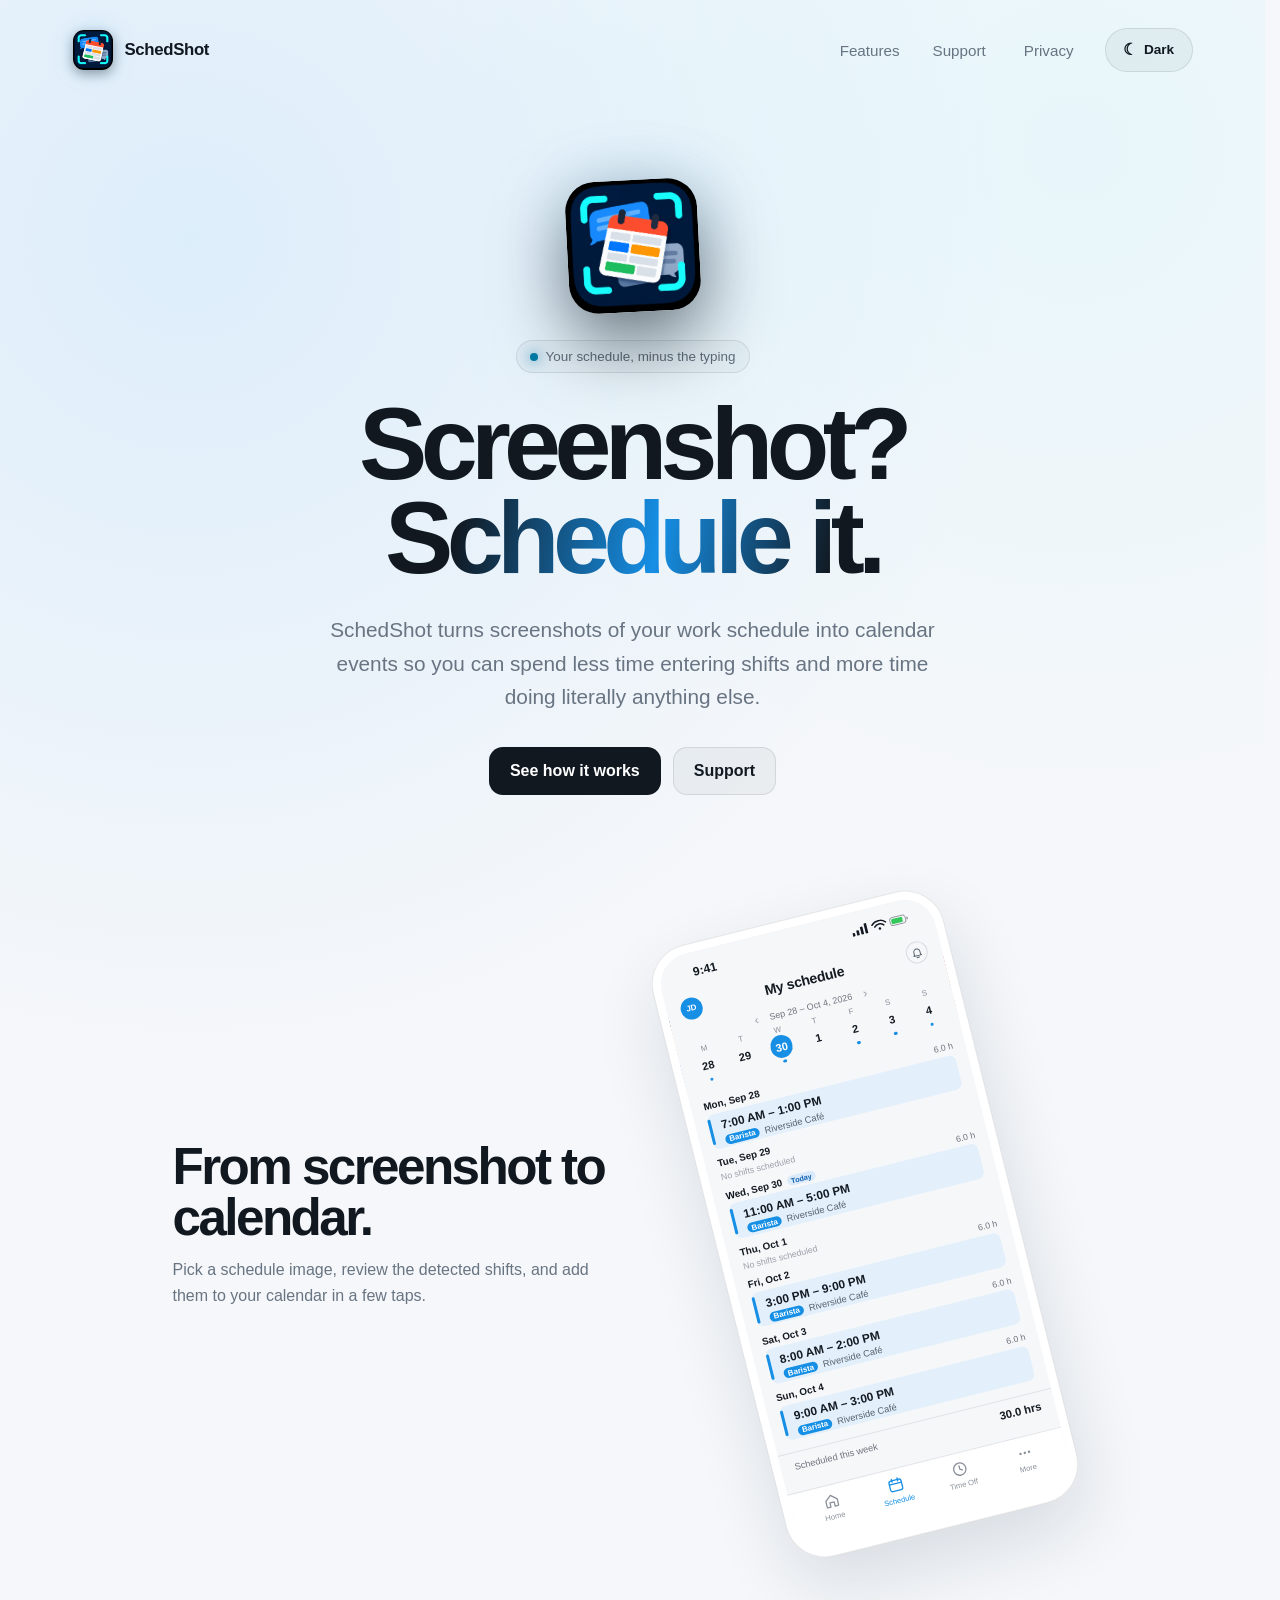
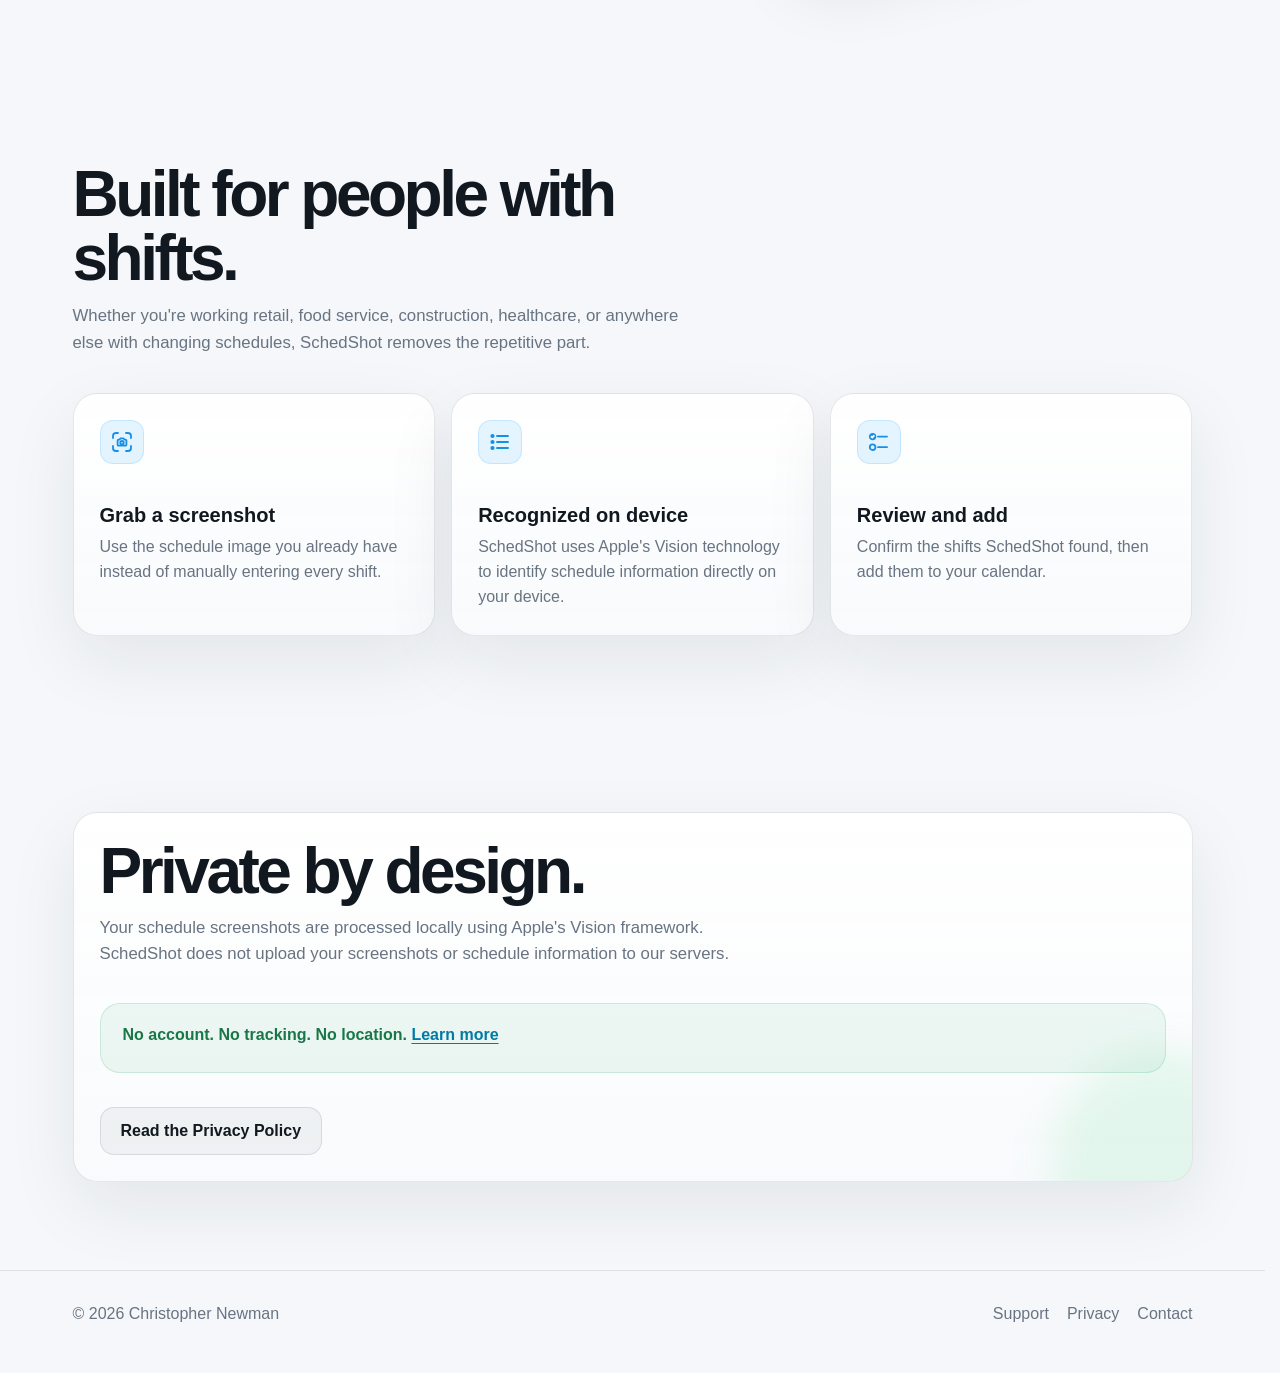
==== index.html @ 5e6b1ced "Trim the home page location callout Remove the extra sentence about location and put the Learn more " ====
<!doctype html>
<html lang="en">
<head>
  <meta charset="utf-8" />
  <meta name="viewport" content="width=device-width, initial-scale=1" />
  <title>SchedShot</title>
  <meta
    name="description"
    content="Turn screenshots of your work schedule into calendar events."
  />
  <link
    rel="icon"
    type="image/png"
    href="schedshot-icon.png"
  />
<script src="theme.js"></script>
  <link rel="stylesheet" href="style.css?v=9">
</head>
<body class="home-page">
  <div class="wrap">
    <nav aria-label="Main navigation">
      <a href="index.html" class="brand" aria-label="SchedShot home">
        <img class="brand-icon" src="schedshot-icon.png" alt="" />
        SchedShot
      </a>
      <div class="nav-links">
        <a href="index.html#features">Features</a>
        <a href="support.html">Support</a>
        <a href="privacy.html">Privacy</a>
        <button class="theme-toggle" id="theme-toggle" type="button"
          aria-label="Switch appearance" hidden>
          <span id="theme-icon" aria-hidden="true">☀︎</span>
          <span class="theme-label" id="theme-label">Light</span>
        </button>
      </div>
    </nav>
    <main>
      <section class="hero">
        <div class="hero-icon-wrap">
          <img
            src="schedshot-icon.png"
            alt="SchedShot app icon"
            class="hero-icon"
          />
        </div>
        <div class="eyebrow">
          <span class="dot"></span>
          Your schedule, minus the typing
        </div>
        <h1>
          Screenshot?<br>
          <span class="gradient-text">
            Schedule it.
          </span>
        </h1>
        <p>
          SchedShot turns screenshots of your work schedule
          into calendar events so you can spend less time
          entering shifts and more time doing literally
          anything else.
        </p>
        <div class="buttons">
          <a
            class="button primary"
            href="#features"
          >
            See how it works
          </a>
          <a
            class="button secondary"
            href="support.html"
          >
            Support
          </a>
        </div>
        <div class="app-preview">
          <div class="mock-window">
            <div class="mock-copy">
              <h2>
                From screenshot to calendar.
              </h2>
              <p>
                Pick a schedule image, review the detected
                shifts, and add them to your calendar in a
                few taps.
              </p>
            </div>
            <div class="phone">
              <!-- The phone plays a loop: a schedule screenshot is scanned by a sweeping
                   light, revealing the app's Upcoming shifts screen, then each header
                   (workers, flowers, shapes, winter) wipes in over the last, and it
                   returns to the schedule. The app screenshots are real; one set (light or
                   dark) shows to match the site's theme. Sizes and the hiding are set here
                   so it still works if an old stylesheet is cached. -->
              <div class="screen">
                <div class="deck deck-dark">
                  <img class="h1" src="app-workers-dark.jpg" width="300" height="652" alt="SchedShot's Upcoming shifts screen in dark mode with the workers header" />
                  <img class="h2" src="app-flowers-dark.jpg" width="300" height="652" alt="SchedShot's Upcoming shifts screen in dark mode with the flowers header" aria-hidden="true"
                    style="position: absolute; inset: 0; width: 100%; height: 100%; clip-path: inset(0 0 100% 0)" />
                  <img class="h3" src="app-shapes-dark.jpg" width="300" height="652" alt="SchedShot's Upcoming shifts screen in dark mode with the shapes header" aria-hidden="true"
                    style="position: absolute; inset: 0; width: 100%; height: 100%; clip-path: inset(0 0 100% 0)" />
                  <img class="h4" src="app-winter-dark.jpg" width="300" height="652" alt="SchedShot's Upcoming shifts screen in dark mode with the winter header" aria-hidden="true"
                    style="position: absolute; inset: 0; width: 100%; height: 100%; clip-path: inset(0 0 100% 0)" />
                </div>
                <div class="deck deck-light" style="display: none">
                  <img class="h1" src="app-workers-light.jpg" width="300" height="652" alt="SchedShot's Upcoming shifts screen in light mode with the workers header" />
                  <img class="h2" src="app-flowers-light.jpg" width="300" height="652" alt="SchedShot's Upcoming shifts screen in light mode with the flowers header" aria-hidden="true"
                    style="position: absolute; inset: 0; width: 100%; height: 100%; clip-path: inset(0 0 100% 0)" />
                  <img class="h3" src="app-shapes-light.jpg" width="300" height="652" alt="SchedShot's Upcoming shifts screen in light mode with the shapes header" aria-hidden="true"
                    style="position: absolute; inset: 0; width: 100%; height: 100%; clip-path: inset(0 0 100% 0)" />
                  <img class="h4" src="app-winter-light.jpg" width="300" height="652" alt="SchedShot's Upcoming shifts screen in light mode with the winter header" aria-hidden="true"
                    style="position: absolute; inset: 0; width: 100%; height: 100%; clip-path: inset(0 0 100% 0)" />
                </div>
                <div class="sched" aria-hidden="true">
                  <div class="sched-status">
                    <span>9:41</span>
                    <svg viewBox="0 0 66 12" fill="currentColor">
                      <rect x="0" y="8" width="3" height="4" rx=".7" /><rect x="5" y="6" width="3" height="6" rx=".7" />
                      <rect x="10" y="3" width="3" height="9" rx=".7" /><rect x="15" y="0" width="3" height="12" rx=".7" />
                      <g fill="none" stroke="currentColor" stroke-width="1.7" stroke-linecap="round">
                        <path d="M24 4.4a11 11 0 0 1 16 0" /><path d="M26.7 7.2a7 7 0 0 1 10.6 0" />
                      </g>
                      <circle cx="32" cy="10.2" r="1.5" />
                      <rect x="45" y="1.4" width="18" height="9.2" rx="2.7" fill="none" stroke="currentColor" opacity=".45" />
                      <rect x="46.6" y="3" width="13" height="6" rx="1.5" fill="#34c759" />
                      <rect x="64.2" y="4.4" width="1.6" height="3.2" rx=".8" opacity=".45" />
                    </svg>
                  </div>
                  <div class="sched-nav"><em>JD</em><b>My schedule</b><u><svg viewBox="0 0 24 24" fill="none" stroke="currentColor" stroke-width="1.9" stroke-linecap="round" stroke-linejoin="round"><path d="M6 16v-5a6 6 0 0 1 12 0v5l1.6 2H4.4z" /><path d="M10 20.5a2 2 0 0 0 4 0" /></svg></u></div>
                  <div class="sched-week"><span>‹</span>Sep 28 – Oct 4, 2026<span>›</span></div>
                  <div class="sched-strip">
                    <div class="d has"><small>M</small><b>28</b><i></i></div>
                    <div class="d"><small>T</small><b>29</b><i></i></div>
                    <div class="d on has"><small>W</small><b>30</b><i></i></div>
                    <div class="d"><small>T</small><b>1</b><i></i></div>
                    <div class="d has"><small>F</small><b>2</b><i></i></div>
                    <div class="d has"><small>S</small><b>3</b><i></i></div>
                    <div class="d has"><small>S</small><b>4</b><i></i></div>
                  </div>
                  <div class="sched-list">
                    <div class="day">
                      <div class="day-head"><b>Mon, Sep 28</b><span>6.0 h</span></div>
                      <div class="day-card"><b>7:00 AM – 1:00 PM</b><span><em>Barista</em>Riverside Café</span></div>
                    </div>
                    <div class="day">
                      <div class="day-head"><b>Tue, Sep 29</b><span></span></div>
                      <div class="day-none">No shifts scheduled</div>
                    </div>
                    <div class="day">
                      <div class="day-head"><b>Wed, Sep 30</b><i>Today</i><span>6.0 h</span></div>
                      <div class="day-card"><b>11:00 AM – 5:00 PM</b><span><em>Barista</em>Riverside Café</span></div>
                    </div>
                    <div class="day">
                      <div class="day-head"><b>Thu, Oct 1</b><span></span></div>
                      <div class="day-none">No shifts scheduled</div>
                    </div>
                    <div class="day">
                      <div class="day-head"><b>Fri, Oct 2</b><span>6.0 h</span></div>
                      <div class="day-card"><b>3:00 PM – 9:00 PM</b><span><em>Barista</em>Riverside Café</span></div>
                    </div>
                    <div class="day">
                      <div class="day-head"><b>Sat, Oct 3</b><span>6.0 h</span></div>
                      <div class="day-card"><b>8:00 AM – 2:00 PM</b><span><em>Barista</em>Riverside Café</span></div>
                    </div>
                    <div class="day">
                      <div class="day-head"><b>Sun, Oct 4</b><span>6.0 h</span></div>
                      <div class="day-card"><b>9:00 AM – 3:00 PM</b><span><em>Barista</em>Riverside Café</span></div>
                    </div>
                  </div>
                  <div class="sched-total"><span>Scheduled this week</span><b>30.0 hrs</b></div>
                  <div class="sched-tabs">
                    <div><svg viewBox="0 0 24 24" fill="none" stroke="currentColor" stroke-width="1.8" stroke-linecap="round" stroke-linejoin="round"><path d="M4 11l8-7 8 7v8a1 1 0 0 1-1 1h-4v-6h-6v6H5a1 1 0 0 1-1-1z" /></svg>Home</div>
                    <div class="on"><svg viewBox="0 0 24 24" fill="none" stroke="currentColor" stroke-width="1.8" stroke-linecap="round" stroke-linejoin="round"><rect x="3.5" y="5" width="17" height="15" rx="3" /><path d="M3.5 10h17M8 3v4M16 3v4" /></svg>Schedule</div>
                    <div><svg viewBox="0 0 24 24" fill="none" stroke="currentColor" stroke-width="1.8" stroke-linecap="round" stroke-linejoin="round"><circle cx="12" cy="12" r="8.5" /><path d="M12 7.5V12l3 2" /></svg>Time Off</div>
                    <div><svg viewBox="0 0 24 24" fill="currentColor"><circle cx="6" cy="12" r="1.7" /><circle cx="12" cy="12" r="1.7" /><circle cx="18" cy="12" r="1.7" /></svg>More</div>
                  </div>
                </div>
                <div class="scan" aria-hidden="true"></div>
              </div>
            </div>
          </div>
        </div>
      </section>
      <section id="features">
        <div class="section-head">
          <h2>
            Built for people with shifts.
          </h2>
          <p>
            Whether you're working retail, food service,
            construction, healthcare, or anywhere else with
            changing schedules, SchedShot removes the
            repetitive part.
          </p>
        </div>
        <div class="grid">
          <div class="card">
            <div class="feature-icon">
              <!-- Like the app's camera.viewfinder -->
              <svg viewBox="0 0 24 24" fill="none" stroke="currentColor" stroke-width="1.8"
                stroke-linecap="round" stroke-linejoin="round" aria-hidden="true">
                <path d="M3 8V6a3 3 0 0 1 3-3h2" />
                <path d="M16 3h2a3 3 0 0 1 3 3v2" />
                <path d="M21 16v2a3 3 0 0 1-3 3h-2" />
                <path d="M8 21H6a3 3 0 0 1-3-3v-2" />
                <path d="M8.6 9.6h1.1l.9-1.3h2.8l.9 1.3h1.1a1 1 0 0 1 1 1v4.1a1 1 0 0 1-1 1H8.6a1 1 0 0 1-1-1v-4.1a1 1 0 0 1 1-1z" />
                <circle cx="12" cy="12.7" r="1.7" />
              </svg>
            </div>
            <h3>
              Grab a screenshot
            </h3>
            <p>
              Use the schedule image you already have
              instead of manually entering every shift.
            </p>
          </div>
          <div class="card">
            <div class="feature-icon">
              <!-- Like the app's list.bullet -->
              <svg viewBox="0 0 24 24" fill="none" stroke="currentColor" stroke-width="1.9"
                stroke-linecap="round" stroke-linejoin="round" aria-hidden="true">
                <circle cx="4.5" cy="6" r="1.15" fill="currentColor" />
                <circle cx="4.5" cy="12" r="1.15" fill="currentColor" />
                <circle cx="4.5" cy="18" r="1.15" fill="currentColor" />
                <path d="M9 6h11" />
                <path d="M9 12h11" />
                <path d="M9 18h11" />
              </svg>
            </div>
            <h3>
              Recognized on device
            </h3>
            <p>
              SchedShot uses Apple's Vision technology to
              identify schedule information directly on
              your device.
            </p>
          </div>
          <div class="card">
            <div class="feature-icon">
              <!-- Like the app's checklist -->
              <svg viewBox="0 0 24 24" fill="none" stroke="currentColor" stroke-width="1.8"
                stroke-linecap="round" stroke-linejoin="round" aria-hidden="true">
                <circle cx="5.6" cy="6.6" r="2.8" fill="currentColor" />
                <path d="M4.4 6.7l.9.9 1.5-1.8" style="stroke: var(--panel)" />
                <circle cx="5.6" cy="17.2" r="2.8" />
                <path d="M11 6.6h9" />
                <path d="M11 17.2h9" />
              </svg>
            </div>
            <h3>
              Review and add
            </h3>
            <p>
              Confirm the shifts SchedShot found, then add
              them to your calendar.
            </p>
          </div>
        </div>
      </section>
      <section>
        <div class="card privacy">
          <div class="section-head">
            <h2>
              Private by design.
            </h2>
            <p>
              Your schedule screenshots are processed
              locally using Apple's Vision framework.
              SchedShot does not upload your screenshots
              or schedule information to our servers.
            </p>
          </div>
          <div class="privacy-callout">
            <strong>
              No account. No tracking. No location.
              <a href="privacy.html#location">Learn more</a>
            </strong>
          </div>
          <div
            class="buttons left"
          >
            <a
              class="button secondary"
              href="privacy.html"
            >
              Read the Privacy Policy
            </a>
          </div>
        </div>
      </section>
    </main>
  </div>
    <footer>
      <div class="wrap footer-row">
        <div>
          © 2026 Christopher Newman
        </div>
        <div class="footer-links">
          <a href="support.html">
            Support
          </a>
          <a href="privacy.html">
            Privacy
          </a>
          <a href="mailto:schedshot@icloud.com">
            Contact
          </a>
        </div>
      </div>
    </footer>
</body>
</html>
---- style.css ----
/* =========================================================
   SCHEDSHOT
   Shared stylesheet for:
   index.html
   privacy.html
   support.html
   ========================================================= */


/* ---------------------------------------------------------
   VARIABLES
   --------------------------------------------------------- */

:root {
  color-scheme: dark;
  --bg: #07090d;
  --panel: #10141c;
  --panel-2: #151a23;
  --text: #f5f7fb;
  --muted: #9aa4b2;
  --blue: #2ea8ff;
  --cyan: #31e6ff;
  --green: #43d17c;
  --orange: #ff9c37;
  --border: rgba(255, 255, 255, 0.08);
}


/* ---------------------------------------------------------
   RESET / BASE
   --------------------------------------------------------- */

* {
  box-sizing: border-box;
}

html {
  overflow-y: scroll;
  scrollbar-gutter: stable;
  scroll-behavior: smooth;
}

body {
  margin: 0;
  font-family:
    -apple-system,
    BlinkMacSystemFont,
    "SF Pro Display",
    "Segoe UI",
    sans-serif;
  background:
    radial-gradient(
      circle at 15% 8%,
      rgba(46, 168, 255, 0.13),
      transparent 28%
    ),
    radial-gradient(
      circle at 85% 5%,
      rgba(49, 230, 255, 0.05),
      transparent 22%
    ),
    var(--bg);
  color: var(--text);
  min-height: 100vh;
}

a {
  color: inherit;
  text-decoration: none;
}

/* Links inside running text (policy paragraphs, cards, callouts). */
.policy-section p a,
.card p a,
.privacy-callout a {
  color: var(--cyan);
  text-decoration: underline;
  text-underline-offset: 3px;
}


/* ---------------------------------------------------------
   PAGE WIDTHS
   --------------------------------------------------------- */

.wrap {
  width: min(1120px, calc(100% - 40px));
  margin: 0 auto;
}



/* ---------------------------------------------------------
   NAVIGATION
   --------------------------------------------------------- */

nav {
  display: flex;
  align-items: center;
  justify-content: space-between;
  flex-wrap: wrap;
  gap: 16px;
  padding: 28px 0;
}

.brand {
  display: flex;
  align-items: center;
  gap: 12px;
  font-weight: 800;
  font-size: 1.05rem;
  letter-spacing: -0.02em;
}

.brand-icon {
  width: 40px;
  height: 40px;
  border-radius: 11px;
  object-fit: cover;
  box-shadow:
    0 0 24px rgba(46, 168, 255, 0.17),
    0 4px 12px rgba(0, 0, 0, 0.35);
}

.nav-links {
  display: grid;
  grid-template-columns: 8ch 8ch 8ch 88px;
  align-items: center;
  gap: 22px;
  color: var(--muted);
  font-size: 0.95rem;
}

.nav-links a {
  display: inline-flex;
  align-items: center;
  justify-content: center;
  min-height: 44px;
}

.nav-links a:hover {
  color: var(--text);
}


/* ---------------------------------------------------------
   THEME TOGGLE
   --------------------------------------------------------- */

.theme-toggle {
  display: inline-flex;
  align-items: center;
  justify-content: center;
  gap: 7px;
  min-height: 44px;
  width: 88px;
  min-width: 88px;
  flex-shrink: 0;
  padding: 0 14px;
  border-radius: 999px;
  border: 1px solid var(--border);
  background: rgba(255, 255, 255, 0.045);
  color: var(--text);
  font: inherit;
  font-size: 0.85rem;
  font-weight: 650;
  line-height: 1;
  cursor: pointer;
  transition:
    background 0.18s ease,
    border-color 0.18s ease,
    color 0.18s ease;
}

.theme-toggle:hover {
  background: rgba(255, 255, 255, 0.08);

}

#theme-icon {
  display: inline-flex;
  align-items: center;
  justify-content: center;
  font-size: 1rem;
  line-height: 1;
}


/* ---------------------------------------------------------
   GENERIC HERO
   Used on privacy/support
   --------------------------------------------------------- */

.privacy-page .hero,
.support-page .hero {
  padding: 90px 0 54px;
}

.eyebrow {
  display: inline-flex;
  align-items: center;
  gap: 8px;
  padding: 8px 13px;
  border: 1px solid var(--border);
  border-radius: 999px;
  background: rgba(255, 255, 255, 0.035);
  color: #b8c3d1;
  font-size: 0.84rem;
  margin-bottom: 24px;
}

.dot {
  width: 8px;
  height: 8px;
  border-radius: 999px;
  background: var(--cyan);
  box-shadow:
    0 0 14px var(--cyan);
}

.privacy-page .dot {
  background: var(--green);
  box-shadow:
    0 0 14px var(--green);
}

h1 {
  margin: 0;
  font-size: clamp(2.8rem, 8vw, 6rem);
  line-height: 0.95;
  letter-spacing: -0.06em;
  font-weight: 850;
}

.gradient-text {
  background:
    linear-gradient(
      100deg,
      #ffffff 15%,
      #8fdcff 55%,
      #ffffff 90%
    );
  -webkit-background-clip: text;
  background-clip: text;
  color: transparent;
}

.privacy-page .hero p,
.support-page .hero p {
  max-width: 660px;
  margin: 25px 0 0;
  color: var(--muted);
  font-size: 1.12rem;
  line-height: 1.65;
}


/* =========================================================
   HOME PAGE
   ========================================================= */

.home-page .hero {
  padding: 80px 0;
  text-align: center;
}

.hero-icon-wrap {
  display: flex;
  justify-content: center;
  margin-bottom: 28px;
}

.hero-icon {
  width: 132px;
  height: 132px;
  border-radius: 30px;
  object-fit: cover;
  box-shadow:
    0 28px 70px rgba(0, 0, 0, 0.5),
    0 0 65px rgba(46, 168, 255, 0.16);
  transform: rotate(-3deg);
  transition: transform 0.25s ease;
}

.hero-icon:hover {
  transform: rotate(0deg) scale(1.03);
}

.home-page h1 {
  margin: 0 auto;
  max-width: 900px;
  font-size: clamp(2.8rem, 8vw, 7rem);
  line-height: 0.92;
  letter-spacing: -0.065em;
}

.home-page .hero > p {
  margin: 28px auto 0;
  max-width: 620px;
  font-size: clamp(1.05rem, 2vw, 1.3rem);
  line-height: 1.6;
  color: var(--muted);
}


/* ---------------------------------------------------------
   BUTTONS
   --------------------------------------------------------- */

.buttons {
  display: flex;
  justify-content: center;
  gap: 12px;
  flex-wrap: wrap;
  margin-top: 34px;
}

.buttons.left {
  justify-content: flex-start;
}

.button {
  display: inline-block;
  padding: 14px 20px;
  border-radius: 14px;
  border: 1px solid var(--border);
  font-weight: 700;
  transition:
    transform 0.18s ease,
    background 0.18s ease;
}

.button.primary {
  background: white;
  color: #05070a;
}

.button.secondary {
  background: rgba(255, 255, 255, 0.04);
  color: white;
}

.button:hover {
  transform: translateY(-2px);
}


/* ---------------------------------------------------------
   HOME APP PREVIEW
   --------------------------------------------------------- */

.app-preview {
  /* No panel around it: the text and phone sit straight on the page. */
  margin: 60px auto 0;
  max-width: 920px;
}

.mock-window {
  min-height: 420px;
  padding: 24px 0;
  display: grid;
  grid-template-columns: 1fr 1fr;
  gap: 22px;
  align-items: center;
}

.mock-copy {
  text-align: left;
}

.mock-copy h2 {
  margin: 0 0 14px;
  font-size: clamp(2rem, 4vw, 3.4rem);
  letter-spacing: -0.05em;
  line-height: 1;
}

.mock-copy p {
  margin: 0;
  color: var(--muted);
  line-height: 1.6;
}

.phone {
  width: min(300px, 100%);
  margin: auto;
  border-radius: 34px;
  background: #020305;
  border: 1px solid rgba(255, 255, 255, 0.12);
  padding: 16px;
  box-shadow:
    0 30px 80px rgba(0, 0, 0, 0.6);
}

/* Screenshots of the app inside the phone frame: light or dark to match the
   site's theme. */
.phone {
  padding: 8px;
  border-radius: 40px;
}

.phone img {
  display: block;
  width: 100%;
  height: auto;
  border-radius: 32px;
}

/* Each theme has a deck of four app screenshots (one per header picture),
   stacked. Dark is the default; the light deck is hidden in the page itself
   and shown here when the site is in light mode. */
.phone .deck {
  position: relative;
  display: block;
}

html[data-theme="light"] .phone .deck-light {
  display: block !important;
}

html[data-theme="light"] .phone .deck-dark {
  display: none;
}

/* The animated preview: the screen holds the app screenshot, with a fake
   schedule screenshot on top that a sweeping light scans away. */
.phone .screen {
  position: relative;
  border-radius: 32px;
  overflow: hidden;
  container-type: inline-size;
}

.phone .sched {
  position: absolute;
  inset: 0;
  background: #f6f7f9;
  color: #141a22;
  text-align: left;
  animation: sched-scan 25s ease-in-out infinite;
}

/* A believable (generic) scheduling app: status bar, title bar, week strip, a
   list of days with shifts, a weekly total and a tab bar. Sizes are in cqw
   (a percent of the screen's width) so it scales with the phone. */
.sched-status {
  position: absolute;
  top: 4.6cqw;
  left: 0;
  right: 0;
  height: 4.8cqw;
  padding: 0 9cqw 0 12.5cqw;
  display: flex;
  align-items: center;
  justify-content: space-between;
  font-size: 4.3cqw;
  font-weight: 700;
}

.sched-status svg {
  width: 20.5cqw;
  height: auto;
}

.sched-nav {
  position: absolute;
  top: 14.5cqw;
  left: 0;
  right: 0;
  height: 10cqw;
  padding: 0 5cqw;
  display: flex;
  align-items: center;
  justify-content: space-between;
}

.sched-nav b {
  font-size: 5cqw;
  letter-spacing: -0.02em;
}

.sched-nav em,
.sched-nav u {
  width: 7.6cqw;
  height: 7.6cqw;
  border-radius: 50%;
  display: grid;
  place-items: center;
  font-style: normal;
  text-decoration: none;
}

.sched-nav em {
  background: #168fe5;
  color: #fff;
  font-size: 2.9cqw;
  font-weight: 700;
}

.sched-nav u {
  border: 1px solid #d9dce1;
  color: #55606c;
}

.sched-nav u svg {
  width: 4.4cqw;
  height: 4.4cqw;
}

.sched-week {
  position: absolute;
  top: 26.5cqw;
  left: 0;
  right: 0;
  display: flex;
  align-items: center;
  justify-content: center;
  gap: 4cqw;
  font-size: 3.2cqw;
  color: #6e727c;
}

.sched-week span {
  font-size: 4.4cqw;
  color: #9aa0aa;
}

.sched-strip {
  position: absolute;
  top: 32.5cqw;
  left: 0;
  right: 0;
  padding: 0 3cqw;
  display: grid;
  grid-template-columns: repeat(7, 1fr);
  text-align: center;
}

.sched-strip .d {
  display: grid;
  justify-items: center;
  gap: .6cqw;
}

.sched-strip small {
  font-size: 2.8cqw;
  color: #8a909a;
}

.sched-strip b {
  width: 8cqw;
  height: 8cqw;
  border-radius: 50%;
  display: grid;
  place-items: center;
  font-size: 3.9cqw;
  font-weight: 600;
}

.sched-strip .on b {
  background: #168fe5;
  color: #fff;
}

.sched-strip i {
  width: 1.3cqw;
  height: 1.3cqw;
  border-radius: 50%;
}

.sched-strip .has i {
  background: #168fe5;
}

.sched-list {
  position: absolute;
  top: 52.5cqw;
  left: 0;
  right: 0;
  padding: 0 4.5cqw;
  display: flex;
  flex-direction: column;
  gap: 3cqw;
}

.day {
  display: flex;
  flex-direction: column;
  gap: 1cqw;
}

.day-head {
  height: 4.2cqw;
  display: flex;
  align-items: baseline;
  gap: 1.8cqw;
  font-size: 3.5cqw;
}

.day-head span {
  margin-left: auto;
  color: #6e727c;
  font-size: 3.1cqw;
}

.day-head i {
  padding: .2cqw 1.5cqw;
  border-radius: 2cqw;
  background: #dbeafb;
  color: #0b5fb0;
  font-size: 2.6cqw;
  font-style: normal;
  font-weight: 700;
}

.day-card {
  position: relative;
  height: 12.5cqw;
  padding: 2cqw 3cqw 0 4.6cqw;
  border-radius: 2.4cqw;
  background: #e3f0fc;
}

.day-card::before {
  content: "";
  position: absolute;
  left: 0;
  top: 1.6cqw;
  bottom: 1.6cqw;
  width: 1.1cqw;
  border-radius: 1cqw;
  background: #168fe5;
}

.day-card b {
  display: block;
  font-size: 4.2cqw;
  margin-bottom: 1.2cqw;
}

.day-card span {
  display: flex;
  align-items: center;
  gap: 1.8cqw;
  font-size: 3.3cqw;
  color: #55606c;
}

.day-card em {
  padding: .2cqw 1.6cqw;
  border-radius: 2cqw;
  background: #168fe5;
  color: #fff;
  font-size: 2.8cqw;
  font-style: normal;
  font-weight: 600;
}

.day-none {
  height: 3.6cqw;
  font-size: 3.1cqw;
  color: #9aa0aa;
}

.sched-total {
  position: absolute;
  left: 0;
  right: 0;
  top: 181cqw;
  height: 10cqw;
  padding: 0 5cqw;
  display: flex;
  align-items: center;
  justify-content: space-between;
  border-top: 1px solid #e0e2e6;
  font-size: 3.3cqw;
  color: #6e727c;
}

.sched-total b {
  font-size: 4cqw;
  color: #141a22;
}

.sched-tabs {
  position: absolute;
  left: 0;
  right: 0;
  bottom: 0;
  height: 22cqw;
  padding: 2.4cqw 3cqw 0;
  display: grid;
  grid-template-columns: repeat(4, 1fr);
  border-top: 1px solid #e0e2e6;
  background: #fff;
}

.sched-tabs div {
  display: grid;
  justify-items: center;
  align-content: start;
  gap: .8cqw;
  font-size: 2.7cqw;
  color: #8a909a;
}

.sched-tabs div.on {
  color: #168fe5;
}

.sched-tabs svg {
  width: 6.2cqw;
  height: 6.2cqw;
}

.phone .scan {
  position: absolute;
  left: 0;
  right: 0;
  top: 0;
  height: 26cqw;
  pointer-events: none;
  opacity: 0;
  background:
    linear-gradient(
      180deg,
      transparent,
      rgba(49, 230, 255, 0.10) 55%,
      rgba(49, 230, 255, 0.55) 92%,
      rgba(255, 255, 255, 0.9) 100%
    );
  margin-top: -26cqw;
  animation: scan-line 25s ease-in-out infinite;
}

/* One 25 s loop, four sweeps of the cyan light, each with a wipe that follows
   it down the screen:
     1.2-3.9 s    the schedule is scanned away, revealing the workers header
     7.2-9.0 s    the flowers header wipes in
     12.3-14.1 s  the shapes header wipes in
     17.4-19.2 s  the winter header wipes in
     23.0-23.8 s  the schedule fades back in (and the headers reset behind it) */
.phone .h2 { animation: wipe-2 25s ease-in-out infinite; }
.phone .h3 { animation: wipe-3 25s ease-in-out infinite; }
.phone .h4 { animation: wipe-4 25s ease-in-out infinite; }

@keyframes sched-scan {
  0%, 4.8%   { clip-path: inset(0 0 0 0); opacity: 1; }
  15.6%      { clip-path: inset(100% 0 0 0); opacity: 1; }
  91.9%      { clip-path: inset(100% 0 0 0); opacity: 0; }
  92%        { clip-path: inset(0 0 0 0); opacity: 0; }
  95.2%, 100% { clip-path: inset(0 0 0 0); opacity: 1; }
}

@keyframes wipe-2 {
  0%, 28.8%   { clip-path: inset(0 0 100% 0); }
  36%, 97%    { clip-path: inset(0 0 0 0); }
  97.5%, 100% { clip-path: inset(0 0 100% 0); }
}

@keyframes wipe-3 {
  0%, 49.2%   { clip-path: inset(0 0 100% 0); }
  56.4%, 97%  { clip-path: inset(0 0 0 0); }
  97.5%, 100% { clip-path: inset(0 0 100% 0); }
}

@keyframes wipe-4 {
  0%, 69.6%   { clip-path: inset(0 0 100% 0); }
  76.8%, 97%  { clip-path: inset(0 0 0 0); }
  97.5%, 100% { clip-path: inset(0 0 100% 0); }
}

@keyframes scan-line {
  0%, 4.7%   { top: 0; opacity: 0; }
  4.8%       { top: 0; opacity: 1; }
  15.6%      { top: 100%; opacity: 1; }
  16%        { top: 100%; opacity: 0; }
  28.7%      { top: 0; opacity: 0; }
  28.8%      { top: 0; opacity: 1; }
  36%        { top: 100%; opacity: 1; }
  36.4%      { top: 100%; opacity: 0; }
  49.1%      { top: 0; opacity: 0; }
  49.2%      { top: 0; opacity: 1; }
  56.4%      { top: 100%; opacity: 1; }
  56.8%      { top: 100%; opacity: 0; }
  69.5%      { top: 0; opacity: 0; }
  69.6%      { top: 0; opacity: 1; }
  76.8%      { top: 100%; opacity: 1; }
  77.2%, 100% { top: 100%; opacity: 0; }
}

/* Reduced motion: no scan and no wipes - just the first app screen. */
@media (prefers-reduced-motion: reduce) {
  .phone .sched,
  .phone .scan {
    display: none;
  }

  .phone .h2,
  .phone .h3,
  .phone .h4 {
    animation: none;
  }
}

/* The phone leans back, and on wide screens slides left so the headline and
   description sit in front of its edge. On narrow screens the text stacks
   above it, so it only tilts a little. */
.mock-copy {
  position: relative;
  z-index: 2;
}

.phone {
  position: relative;
  z-index: 1;
  transform: rotate(-8deg);
}

@media (min-width: 761px) {
  .phone {
    margin: 30px 0 30px auto;
    transform: translateX(-26%) rotate(-14deg);
  }
}

.phone-title {
  font-size: 1.25rem;
  font-weight: 800;
  margin-bottom: 16px;
}

.shift {
  background: #181d24;
  border: 1px solid rgba(255, 255, 255, 0.07);
  padding: 14px;
  border-radius: 16px;
  margin-top: 10px;
  text-align: left;
}

.shift b {
  display: block;
  margin-bottom: 4px;
}

.shift span {
  color: var(--muted);
  font-size: 0.87rem;
}


/* ---------------------------------------------------------
   HOME SECTIONS
   --------------------------------------------------------- */

.home-page main > section:not(.hero) {
  padding: 88px 0;
}


.section-head {
  max-width: 640px;
  margin-bottom: 36px;
}

.section-head h2 {
  margin: 0 0 12px;
  font-size: clamp(2.2rem, 5vw, 4rem);
  letter-spacing: -0.055em;
  line-height: 1;
}

.section-head p {
  margin: 0;
  color: var(--muted);
  font-size: 1.05rem;
  line-height: 1.65;
}

.grid {
  display: grid;
  gap: 16px;
}

.home-page .grid {
  grid-template-columns: repeat(3, 1fr);
}


/* ---------------------------------------------------------
   GENERIC CARDS
   --------------------------------------------------------- */

.card {
  position: relative;
  overflow: hidden;
  border: 1px solid var(--border);
  border-radius: 24px;
  background:
    linear-gradient(
      180deg,
      rgba(255, 255, 255, 0.045),
      rgba(255, 255, 255, 0.02)
    );
  padding: 26px;
}

.home-page .card {
  min-height: 220px;
}

.feature-icon,
.support-icon {
  width: 44px;
  height: 44px;
  display: grid;
  place-items: center;
  border-radius: 13px;
  background: rgba(46, 168, 255, 0.12);
  border: 1px solid rgba(46, 168, 255, 0.18);
  font-size: 1.25rem;
}

.feature-icon {
  margin-bottom: 40px;
}

/* Line icons drawn to match the app's SF Symbols (which can't be used on
   the web). */
.feature-icon svg {
  width: 24px;
  height: 24px;
  color: var(--blue);
}

.card h3 {
  margin: 0 0 8px;
  font-size: 1.25rem;
}

.card p {
  margin: 0;
  color: var(--muted);
  line-height: 1.55;
}


/* ---------------------------------------------------------
   HOME PRIVACY CARD
   --------------------------------------------------------- */

.home-page .privacy::after {
  content: "";
  position: absolute;
  width: 220px;
  height: 220px;
  right: -80px;
  bottom: -90px;
  border-radius: 999px;
  background: rgba(67, 209, 124, 0.12);
  filter: blur(20px);
  pointer-events: none;
}


/* =========================================================
   PRIVACY PAGE
   ========================================================= */

.updated {
  margin-top: 18px;
  color: var(--muted);
  font-size: 0.9rem;
}

.policy {
  padding: 20px 0 100px;
}

.policy-card {
  position: relative;
  overflow: hidden;
  border: 1px solid var(--border);
  border-radius: 30px;
  background:
    linear-gradient(
      180deg,
      rgba(255, 255, 255, 0.045),
      rgba(255, 255, 255, 0.018)
    );
  box-shadow:
    0 35px 100px rgba(0, 0, 0, 0.35);
  padding:
    clamp(28px, 6vw, 60px);
}

.policy-card::before {
  content: "";
  position: absolute;
  width: 280px;
  height: 280px;
  top: -150px;
  right: -120px;
  border-radius: 999px;
  background: rgba(46, 168, 255, 0.08);
  filter: blur(12px);
  pointer-events: none;
}

.policy-section {
  position: relative;
  padding: 0 0 38px;
  margin-bottom: 38px;
  border-bottom:
    1px solid var(--border);
}

.policy-section:last-child {
  padding-bottom: 0;
  margin-bottom: 0;
  border-bottom: 0;
}

.privacy-page h2,
.support-page h2 {
  margin: 0 0 14px;
  font-size: 1.6rem;
  letter-spacing: -0.035em;
}

.privacy-page p {
  margin: 0 0 14px;
  color: var(--muted);
  line-height: 1.75;
}

.privacy-page p:last-child {
  margin-bottom: 0;
}

.privacy-page ul {
  color: var(--muted);
  line-height: 1.75;
  padding-left: 22px;
}

.privacy-page li {
  margin: 8px 0;
}

.highlight {
  color: #eaf8ff;
}

.privacy-callout {
  margin: 34px 0 0;
  padding: 22px;
  border-radius: 20px;
  background: rgba(67, 209, 124, 0.06);
  border:
    1px solid rgba(67, 209, 124, 0.15);
}

/* A callout in the middle of a policy section: the same breathing room
   above and below, so the text around it keeps an even rhythm. */
.policy-section .privacy-callout {
  margin: 20px 0;
  /* The same line spacing as the paragraphs around it. */
  line-height: 1.75;
}

.policy-section .privacy-callout strong {
  margin-bottom: 2px;
}

.policy-section .privacy-callout:last-child {
  margin-bottom: 0;
}

.privacy-callout strong {
  display: block;
  color: #b8f4cf;
  margin-bottom: 6px;
}

.contact {
  display: inline-block;
  margin-top: 4px;
  color: var(--cyan);
}

.contact:hover {
  text-decoration: underline;
}


/* =========================================================
   SUPPORT PAGE
   ========================================================= */

.support {
  padding: 20px 0 100px;
}

.support-page .grid {
  grid-template-columns: repeat(2, 1fr);
}

.support-page .card {
  border-radius: 26px;
  padding: 28px;
}

.support-page .card.large {
  grid-column: 1 / -1;
}

.support-icon {
  margin-bottom: 34px;
  font-size: 1.2rem;
}

.support-icon svg {
  width: 24px;
  height: 24px;
  color: var(--blue);
}

.support-icon.green svg {
  color: var(--green);
}

.support-icon.orange svg {
  color: var(--orange);
}

.support-icon.green {
  background: rgba(67, 209, 124, 0.1);
  border-color:
    rgba(67, 209, 124, 0.18);
}

.support-icon.orange {
  background: rgba(255, 156, 55, 0.1);
  border-color:
    rgba(255, 156, 55, 0.18);
}

.support-page h2 {
  margin-bottom: 10px;
  font-size: 1.45rem;
}

.support-page p {
  margin: 0;
  color: var(--muted);
  line-height: 1.7;
}

.support-page .spaced-paragraph {
  margin-top: 12px;
}

.support-page .button {
  margin-top: 22px;
  padding: 13px 18px;
}

.tips {
  margin-top: 16px;
  padding-left: 20px;
  color: var(--muted);
  line-height: 1.7;
}

.tips li {
  margin: 8px 0;
}

.support-page .privacy-callout {
  margin-top: 16px;
  padding: 20px;
  border-radius: 18px;
}


/* =========================================================
   FOOTER
   ========================================================= */

footer {
  border-top: 1px solid var(--border);
  padding: 34px 0 50px;
  color: var(--muted);
}

.footer-row {
  display: flex;
  justify-content: space-between;
  gap: 30px;
  flex-wrap: wrap;
}

.footer-links {
  display: flex;
  gap: 18px;
}

.footer-links a:hover {
  color: var(--text);
}


/* =========================================================
   LIGHT THEME
   ========================================================= */

html[data-theme="light"] {
  color-scheme: light;
  --bg: #f5f7fa;
  --panel: #ffffff;
  --text: #111820;
  --muted: #687482;
  --blue: #168fe5;
  --cyan: #007ba5;
  --green: #27a966;
  --orange: #e98418;
  --border: rgba(17, 24, 32, 0.10);
}

html[data-theme="light"] body {
  background:
    radial-gradient(
      circle at 15% 8%,
      rgba(46, 168, 255, 0.12),
      transparent 28%
    ),
    radial-gradient(
      circle at 85% 5%,
      rgba(49, 230, 255, 0.07),
      transparent 22%
    ),
    var(--bg);
}

html[data-theme="light"] .eyebrow {
  color: #5f6c7a;
  background:
    rgba(17, 24, 32, 0.025);
}

html[data-theme="light"] .theme-toggle {
  background:
    rgba(17, 24, 32, 0.045);
}

html[data-theme="light"] .theme-toggle:hover {
  background:
    rgba(17, 24, 32, 0.08);
}

html[data-theme="light"] .gradient-text {
  background:
    linear-gradient(
      100deg,
      #111820 15%,
      #168fe5 55%,
      #111820 90%
    );
  -webkit-background-clip: text;
  background-clip: text;
  color: transparent;
}

html[data-theme="light"] .card,
html[data-theme="light"] .policy-card {
  background:
    linear-gradient(
      180deg,
      rgba(255, 255, 255, 0.98),
      rgba(248, 250, 252, 0.96)
    );
  box-shadow:
    0 25px 70px rgba(20, 35, 55, 0.08);
}

html[data-theme="light"] .phone {
  background: #ffffff;
  border-color:
    rgba(17, 24, 32, 0.10);
  box-shadow:
    0 30px 70px rgba(20, 35, 55, 0.12);
}

html[data-theme="light"] .shift {
  background: #f1f4f7;
  border-color:
    rgba(17, 24, 32, 0.07);
}

html[data-theme="light"] .button.primary,
html[data-theme="light"] .support-page .button:not(.secondary) {
  background: #111820;
  color: #ffffff;
}

html[data-theme="light"] .button.secondary {
  background:
    rgba(17, 24, 32, 0.045);
  color: #111820;
}

html[data-theme="light"] .privacy-callout {
  background:
    rgba(39, 169, 102, 0.07);
  border-color:
    rgba(39, 169, 102, 0.18);
}

html[data-theme="light"] .privacy-callout strong {
  color: #197747;
}

html[data-theme="light"] .highlight {
  color: #111820;
}


/* =========================================================
   MOBILE
   ========================================================= */

@media (max-width: 760px) {
  .nav-links {
    grid-template-columns: 8ch 8ch 8ch 44px;
    gap: 14px;

    font-size: 0.85rem;
  }
  .theme-label {
    display: none;
  }
  .theme-toggle {
    width: 44px;
    min-width: 44px;
    height: 44px;

    padding: 0;
  }
  .home-page .hero {
    padding-top: 50px;
  }
  .privacy-page .hero,
  .support-page .hero {
    padding-top: 60px;
  }
  .hero-icon {
    width: 108px;
    height: 108px;

    border-radius: 25px;
  }
  .mock-window {
    grid-template-columns: 1fr;

    padding: 28px;
  }
  .mock-copy {
    text-align: center;
  }
  .home-page .grid,
  .support-page .grid {
    grid-template-columns: 1fr;
  }
  .home-page .card {
    min-height: 0;
  }
  .support-page .card.large {
    grid-column: auto;
  }

}


@media (max-width: 520px) {
  .brand {
    font-size: 0;
  }
  .brand-icon {
    width: 38px;
    height: 38px;
  }
  .nav-links {
    gap: 10px;
  }

}
/* Shared accessibility and narrow-screen safeguards. */
[hidden] { display: none !important; }
a:focus-visible, button:focus-visible {
  outline: 3px solid var(--blue);
  outline-offset: 4px;
}
/* Keep the toggle slot reserved before theme.js initializes. */
.theme-toggle[hidden] {
  display: inline-flex !important;
  visibility: hidden;
}
.nav-links a[aria-current="page"] { color: var(--text); }
.footer-links { flex-wrap: wrap; }
.card, .mock-copy, .phone { min-width: 0; }
.contact { overflow-wrap: anywhere; }
@media (max-width: 360px) {
  .wrap {
    width: calc(100% - 28px);
  }
  .nav-links {
    grid-template-columns: 7ch 7ch 7ch 44px;
    gap: 4px;
  }
  .app-preview { padding: 12px; }
  .mock-window { padding: 20px; }
}
@media (prefers-reduced-motion: reduce) {
  html { scroll-behavior: auto; }
  .theme-toggle, .button, .hero-icon { transition: none; }
  .button:hover, .hero-icon:hover { transform: none; }
}
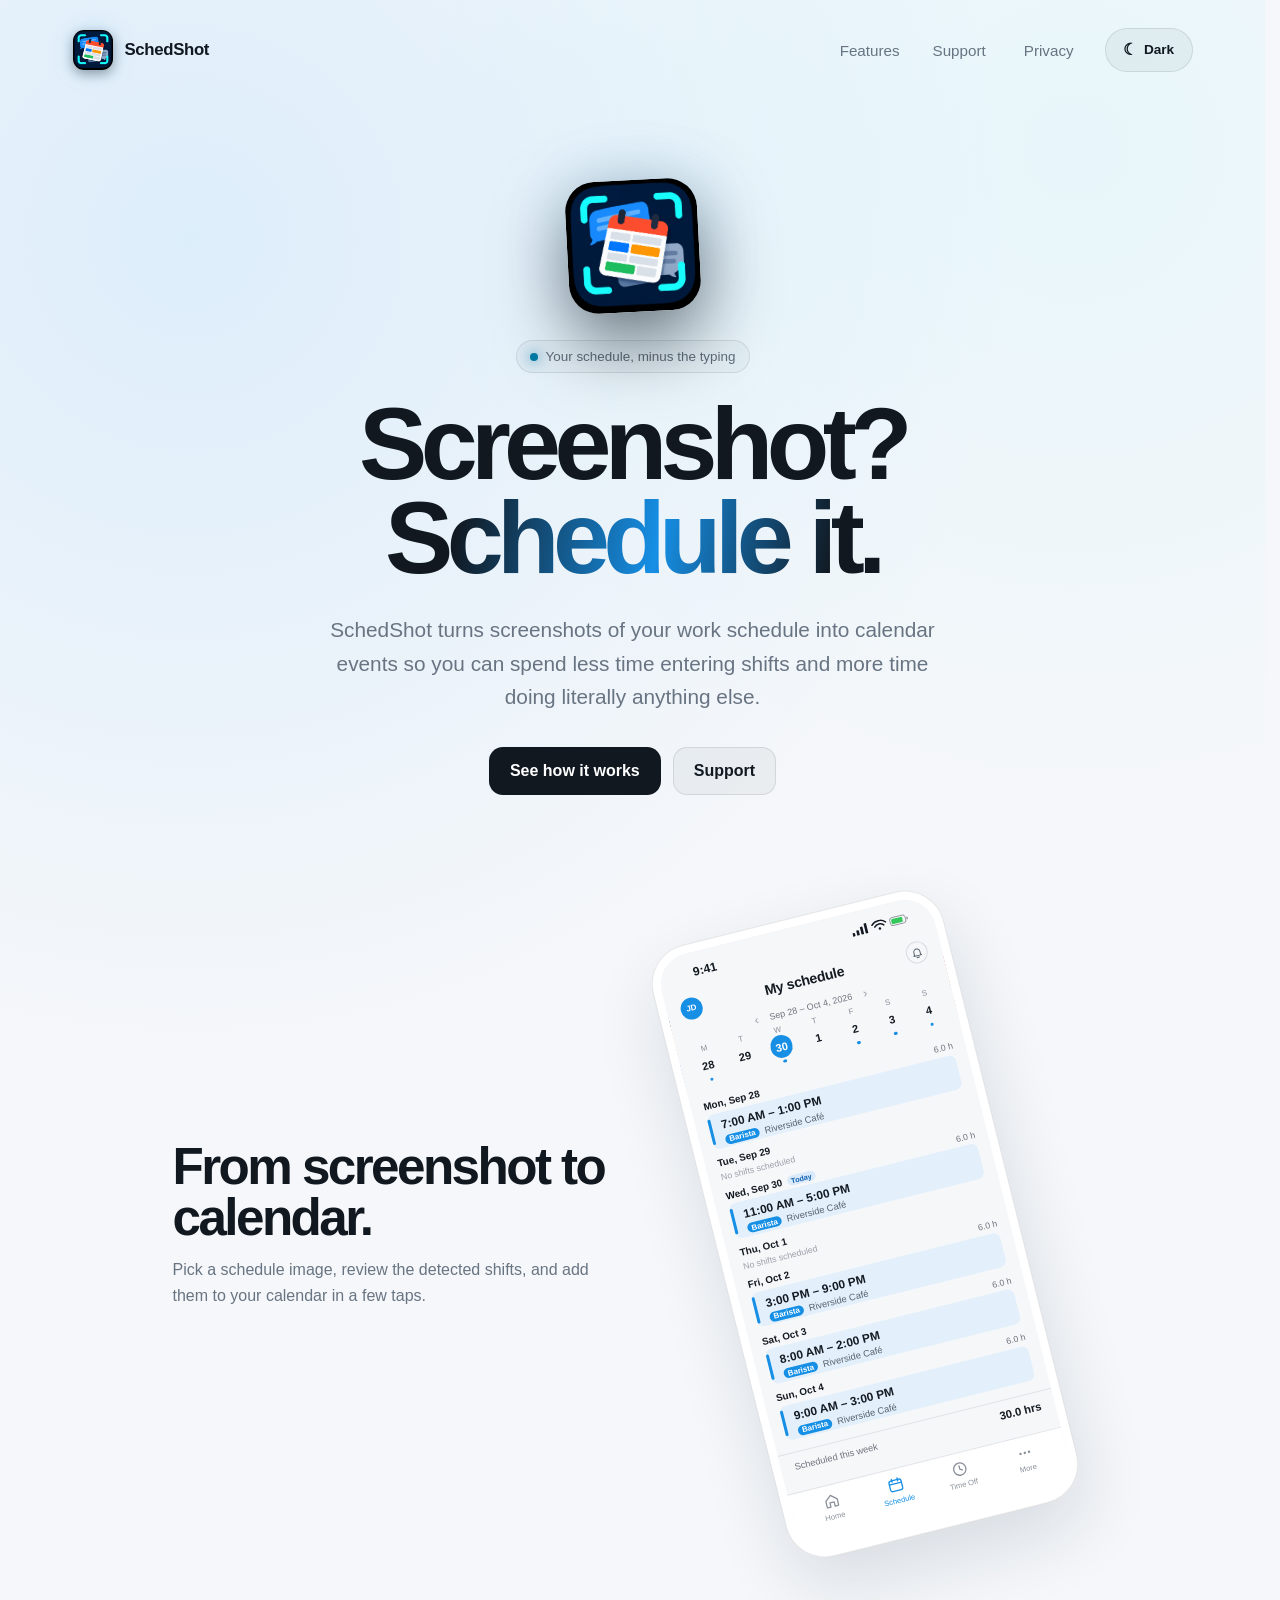
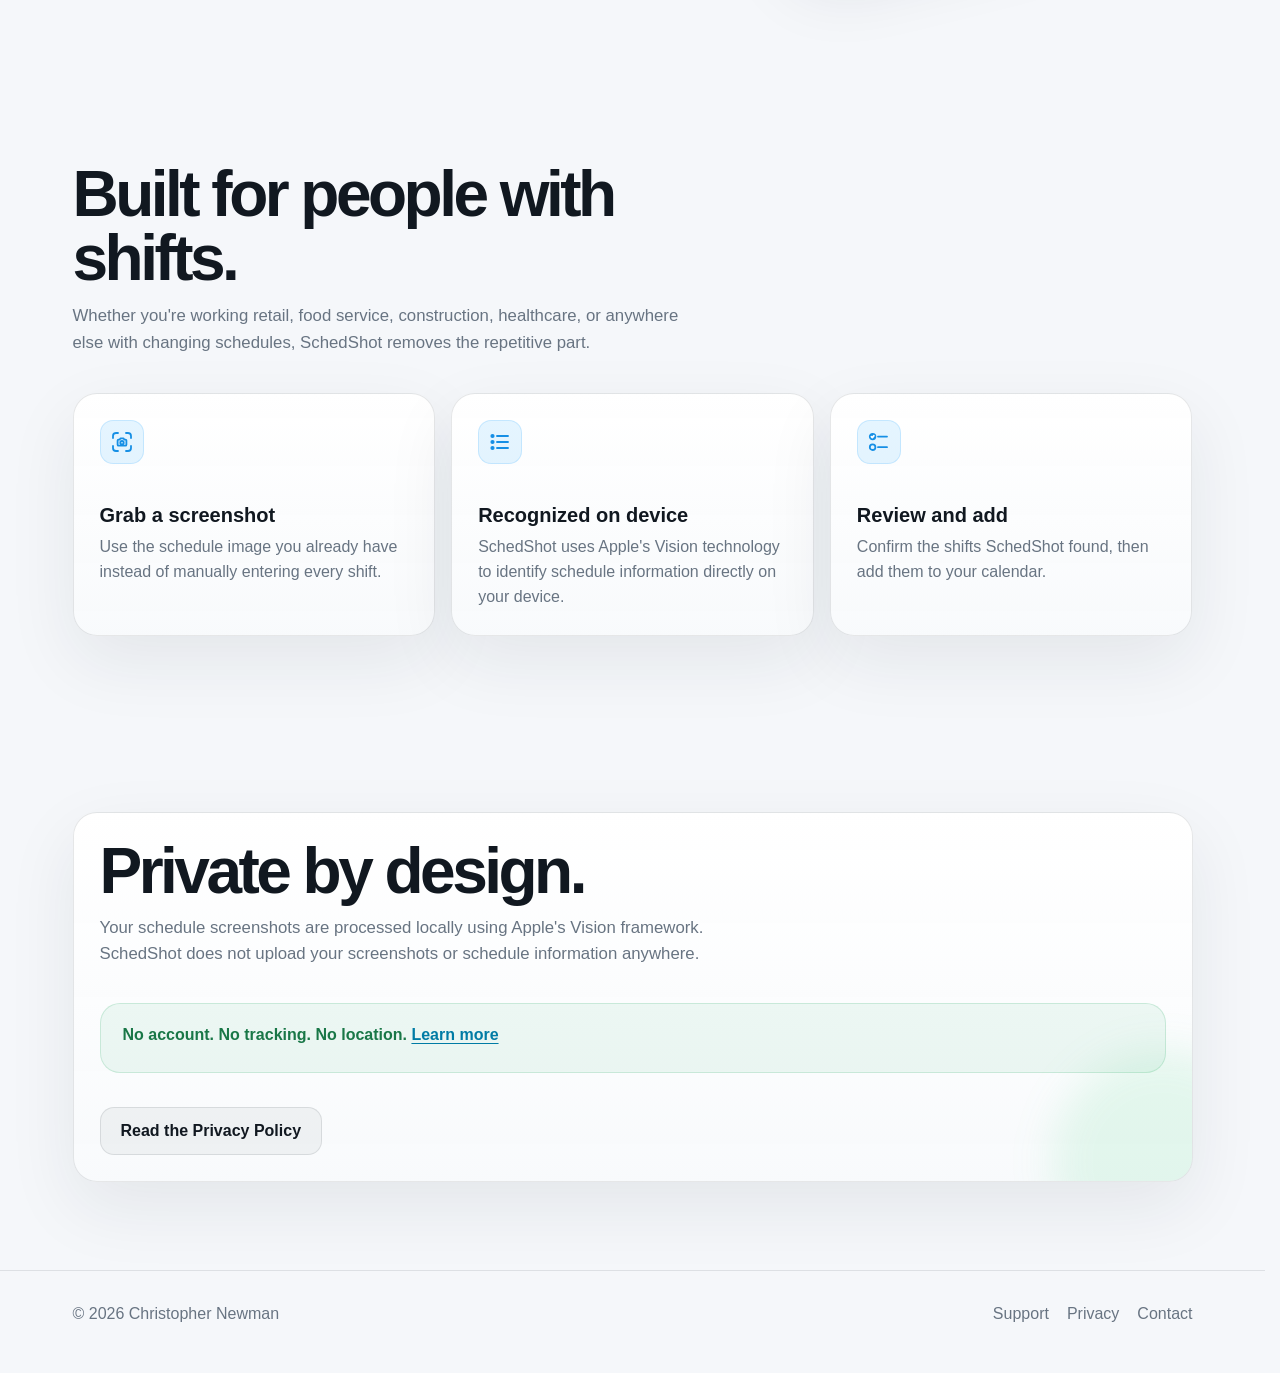
==== commit 1fcf3dd1: "Add an app-icon favicon and bring the privacy policy up to date The policy now covers editing and de" ====
--- a/index.html
+++ b/index.html
@@ -8,13 +8,11 @@
     name="description"
     content="Turn screenshots of your work schedule into calendar events."
   />
-  <link
-    rel="icon"
-    type="image/png"
-    href="schedshot-icon.png"
-  />
+  <link rel="icon" type="image/svg+xml" href="favicon.svg" />
+  <link rel="icon" type="image/png" sizes="32x32" href="favicon-32.png" />
+  <link rel="apple-touch-icon" href="apple-touch-icon.png" />
 <script src="theme.js"></script>
-  <link rel="stylesheet" href="style.css?v=9">
+  <link rel="stylesheet" href="style.css?v=11">
 </head>
 <body class="home-page">
   <div class="wrap">
@@ -102,7 +100,7 @@
                   <img class="h4" src="app-winter-dark.jpg" width="300" height="652" alt="SchedShot's Upcoming shifts screen in dark mode with the winter header" aria-hidden="true"
                     style="position: absolute; inset: 0; width: 100%; height: 100%; clip-path: inset(0 0 100% 0)" />
                 </div>
-                <div class="deck deck-light" style="display: none">
+                <div class="deck deck-light" style="position: absolute; inset: 0; visibility: hidden">
                   <img class="h1" src="app-workers-light.jpg" width="300" height="652" alt="SchedShot's Upcoming shifts screen in light mode with the workers header" />
                   <img class="h2" src="app-flowers-light.jpg" width="300" height="652" alt="SchedShot's Upcoming shifts screen in light mode with the flowers header" aria-hidden="true"
                     style="position: absolute; inset: 0; width: 100%; height: 100%; clip-path: inset(0 0 100% 0)" />
@@ -269,7 +267,7 @@
               Your schedule screenshots are processed
               locally using Apple's Vision framework.
               SchedShot does not upload your screenshots
-              or schedule information to our servers.
+              or schedule information anywhere.
             </p>
           </div>
           <div class="privacy-callout">
--- a/style.css
+++ b/style.css
@@ -414,12 +414,15 @@
   display: block;
 }
 
+/* Both decks always stay on the page and keep animating, so they stay in step
+   with the sweep; only visibility changes (display:none would restart a deck's
+   animation each time the theme is switched). */
 html[data-theme="light"] .phone .deck-light {
-  display: block !important;
+  visibility: visible !important;
 }
 
 html[data-theme="light"] .phone .deck-dark {
-  display: none;
+  visibility: hidden;
 }
 
 /* The animated preview: the screen holds the app screenshot, with a fake
@@ -711,6 +714,64 @@
 .sched-tabs svg {
   width: 6.2cqw;
   height: 6.2cqw;
+}
+
+/* In the site's dark mode the fake schedule app is in dark mode too; light
+   mode keeps the styles above. */
+html[data-theme="dark"] .phone .sched {
+  background: #0b0d11;
+  color: #f2f4f7;
+}
+
+html[data-theme="dark"] .sched-nav u {
+  border-color: #2c313a;
+  color: #a4acb8;
+}
+
+html[data-theme="dark"] .sched-week,
+html[data-theme="dark"] .day-head span,
+html[data-theme="dark"] .sched-total {
+  color: #8e96a3;
+}
+
+html[data-theme="dark"] .sched-week span,
+html[data-theme="dark"] .sched-strip small,
+html[data-theme="dark"] .day-none {
+  color: #6b7380;
+}
+
+html[data-theme="dark"] .day-head i {
+  background: #12304f;
+  color: #7cc3ff;
+}
+
+html[data-theme="dark"] .day-card {
+  background: #14202e;
+}
+
+html[data-theme="dark"] .day-card span {
+  color: #a4acb8;
+}
+
+html[data-theme="dark"] .sched-total b {
+  color: #f2f4f7;
+}
+
+html[data-theme="dark"] .sched-total,
+html[data-theme="dark"] .sched-tabs {
+  border-top-color: #22272f;
+}
+
+html[data-theme="dark"] .sched-tabs {
+  background: #15181d;
+}
+
+html[data-theme="dark"] .sched-tabs div {
+  color: #6b7380;
+}
+
+html[data-theme="dark"] .sched-tabs div.on {
+  color: #3ea6f2;
 }
 
 .phone .scan {
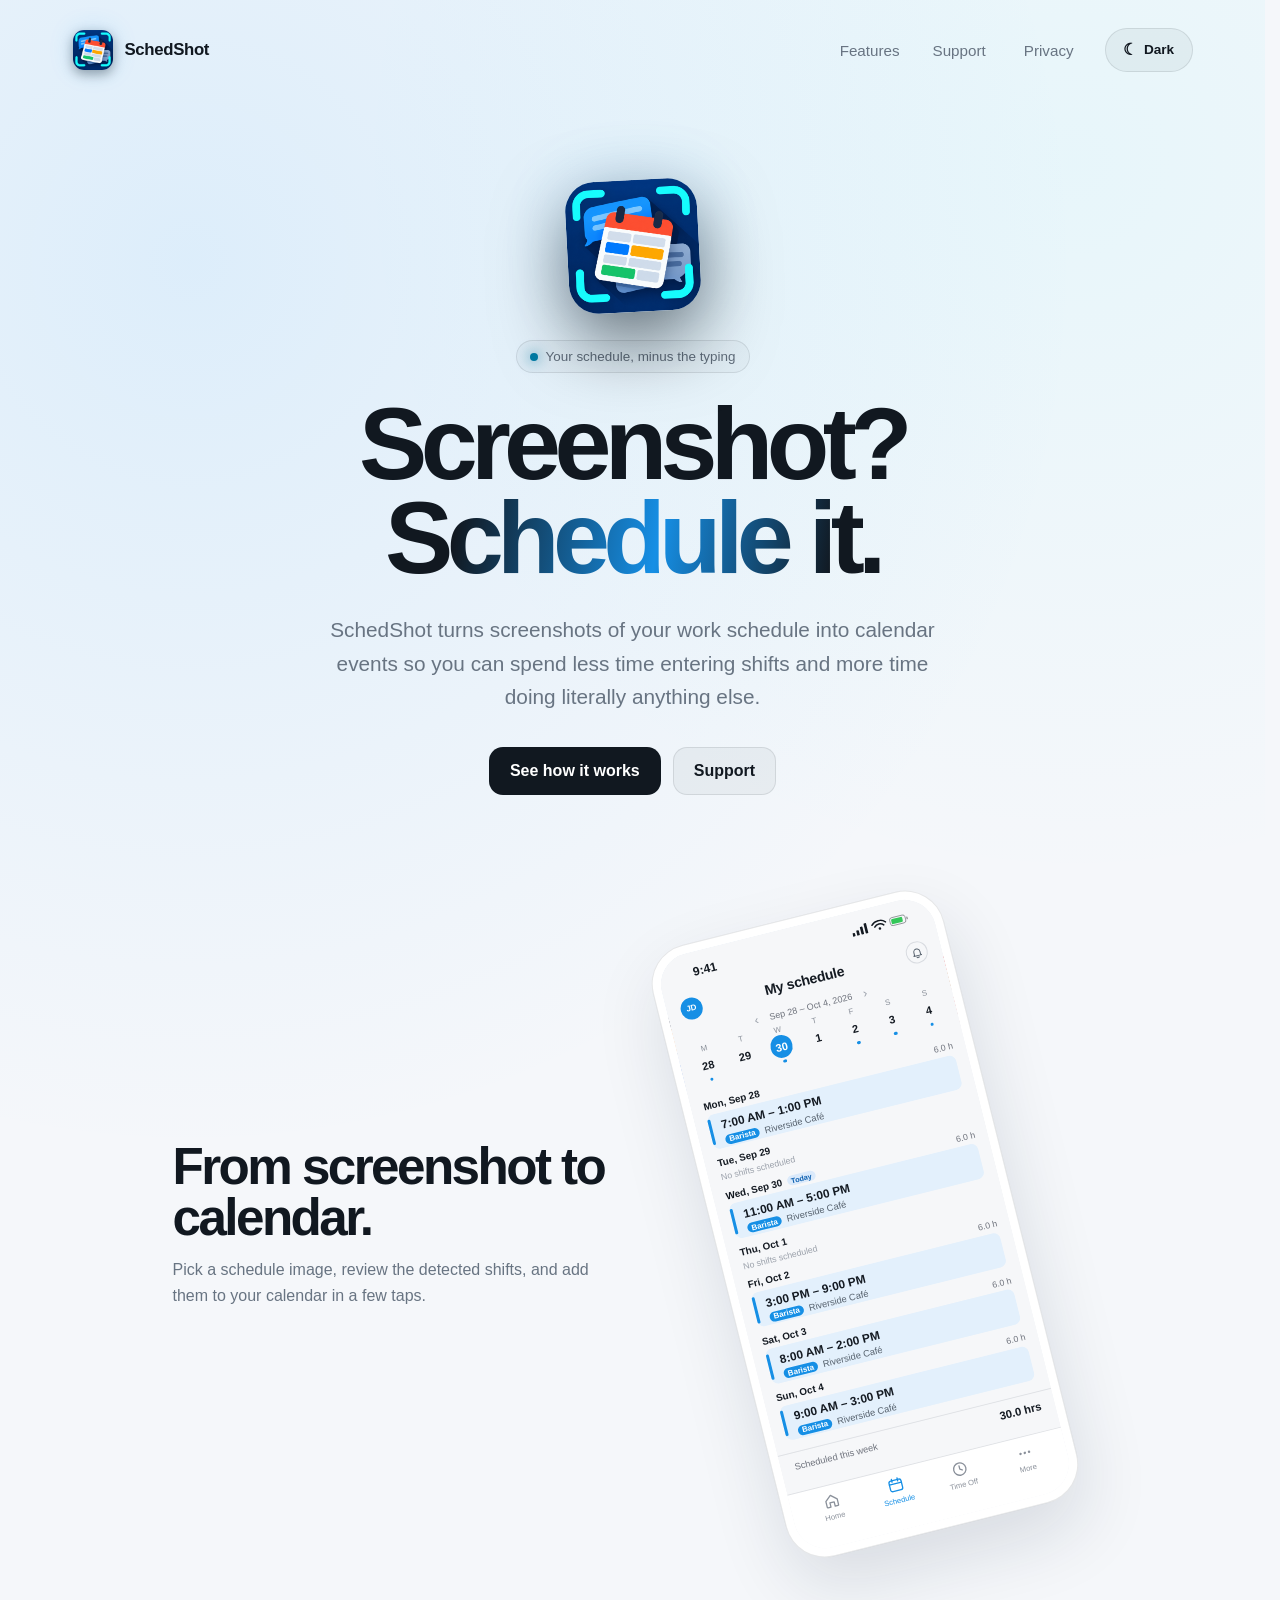
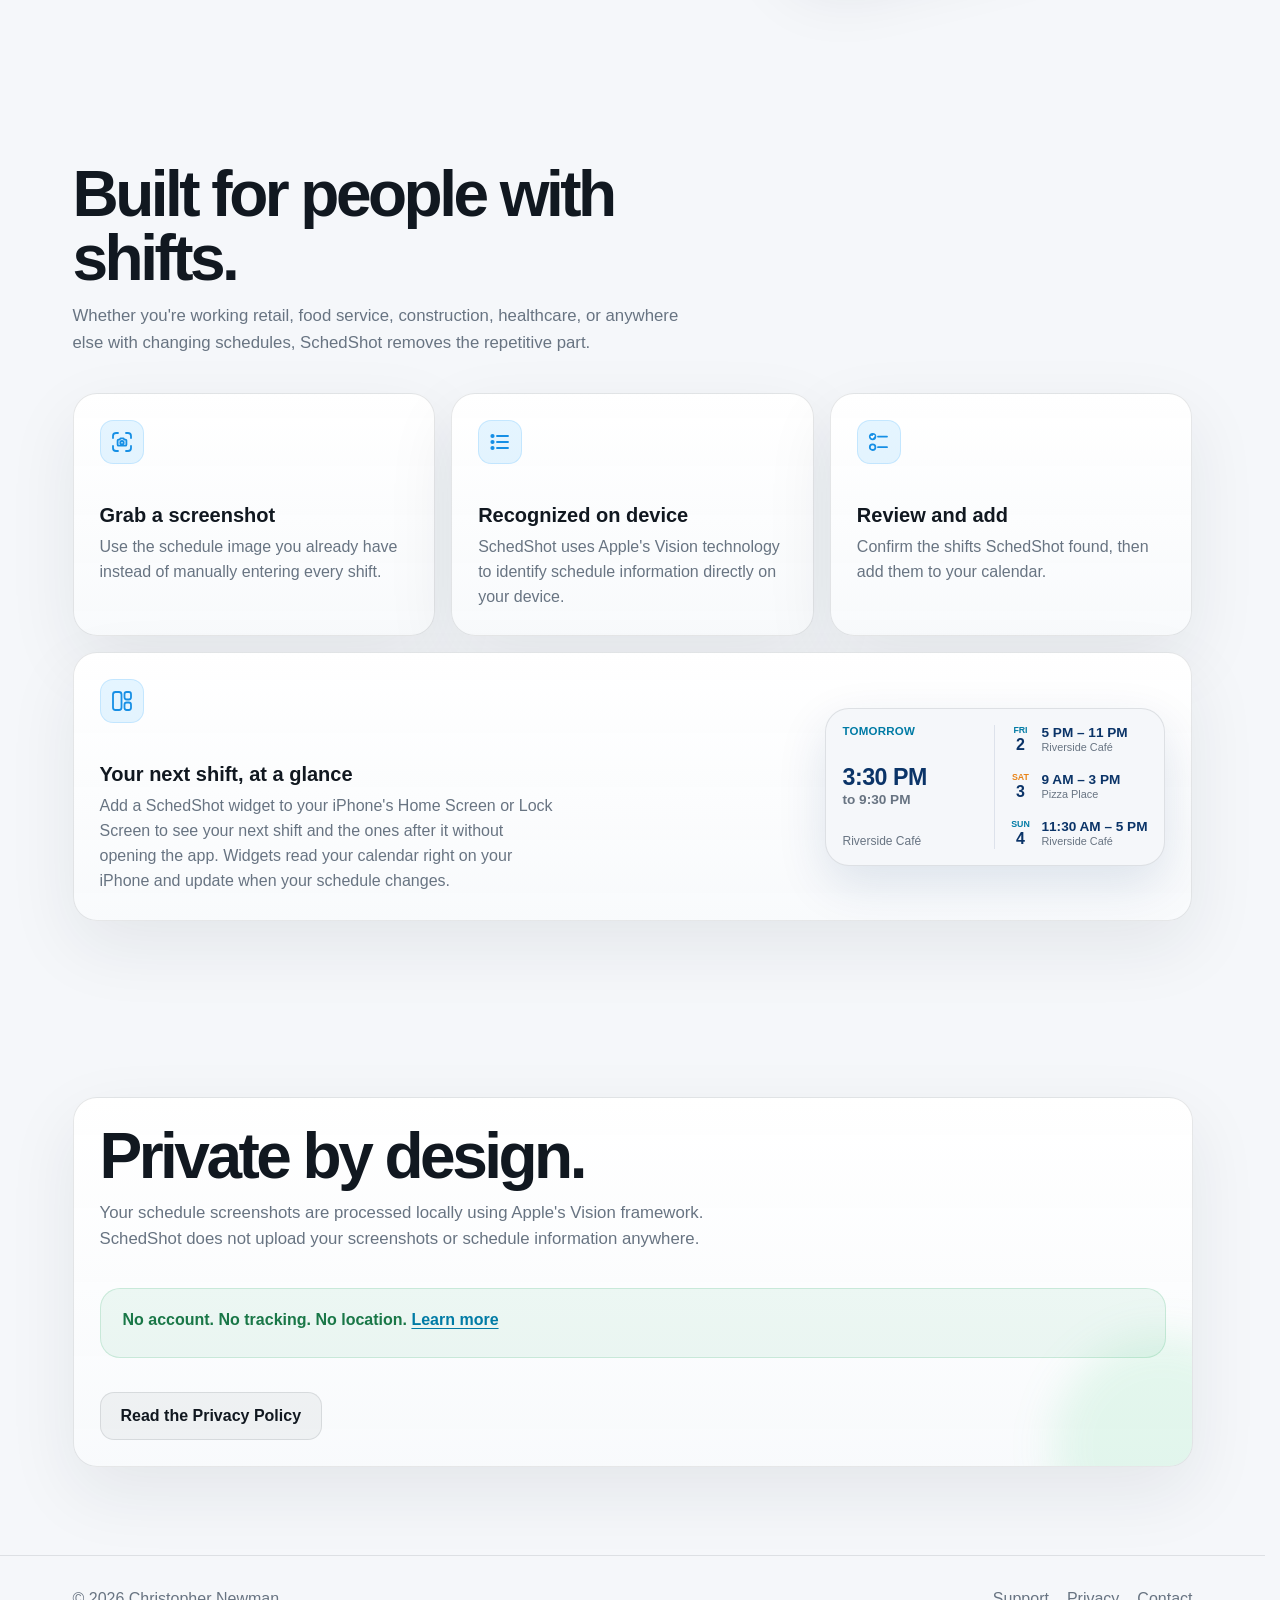
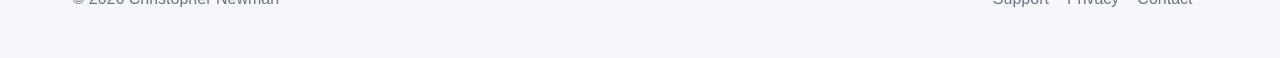
==== commit 5d07a08b: "Add widgets to the home page features and the privacy policy Co-Authored-By: Claude Opus 5.5 <norepl" ====
--- a/index.html
+++ b/index.html
@@ -12,7 +12,7 @@
   <link rel="icon" type="image/png" sizes="32x32" href="favicon-32.png" />
   <link rel="apple-touch-icon" href="apple-touch-icon.png" />
 <script src="theme.js"></script>
-  <link rel="stylesheet" href="style.css?v=11">
+  <link rel="stylesheet" href="style.css?v=12">
 </head>
 <body class="home-page">
   <div class="wrap">
@@ -255,6 +255,53 @@
               them to your calendar.
             </p>
           </div>
+          <div class="card feature-wide">
+            <div class="feature-wide-copy">
+              <div class="feature-icon">
+                <!-- Widgets: a large tile beside two small ones -->
+                <svg viewBox="0 0 24 24" fill="none" stroke="currentColor" stroke-width="1.8"
+                  stroke-linecap="round" stroke-linejoin="round" aria-hidden="true">
+                  <rect x="3" y="3" width="8.5" height="18" rx="2.5" />
+                  <rect x="14.5" y="3" width="6.5" height="7.5" rx="2.2" />
+                  <rect x="14.5" y="13.5" width="6.5" height="7.5" rx="2.2" />
+                </svg>
+              </div>
+              <h3>
+                Your next shift, at a glance
+              </h3>
+              <p>
+                Add a SchedShot widget to your iPhone's Home
+                Screen or Lock Screen to see your next shift
+                and the ones after it without opening the app.
+                Widgets read your calendar right on your
+                iPhone and update when your schedule changes.
+              </p>
+            </div>
+            <!-- A drawing of the medium widget: the next shift big, then the
+                 three after it. -->
+            <div class="widget-mock" aria-hidden="true">
+              <div class="widget-next">
+                <span class="widget-day">Tomorrow</span>
+                <b>3:30 PM</b>
+                <span class="widget-end">to 9:30 PM</span>
+                <span class="widget-place">Riverside Café</span>
+              </div>
+              <div class="widget-rows">
+                <div class="widget-row">
+                  <span class="widget-date"><small>Fri</small>2</span>
+                  <span><b>5 PM – 11 PM</b><small>Riverside Café</small></span>
+                </div>
+                <div class="widget-row job-2">
+                  <span class="widget-date"><small>Sat</small>3</span>
+                  <span><b>9 AM – 3 PM</b><small>Pizza Place</small></span>
+                </div>
+                <div class="widget-row">
+                  <span class="widget-date"><small>Sun</small>4</span>
+                  <span><b>11:30 AM – 5 PM</b><small>Riverside Café</small></span>
+                </div>
+              </div>
+            </div>
+          </div>
         </div>
       </section>
       <section>
--- a/style.css
+++ b/style.css
@@ -948,6 +948,129 @@
   grid-template-columns: repeat(3, 1fr);
 }
 
+/* The widgets feature: a full-width card with a drawing of the app's medium
+   widget beside the text, in the app's own colors. */
+.home-page .card.feature-wide {
+  grid-column: 1 / -1;
+  display: flex;
+  align-items: center;
+  justify-content: space-between;
+  gap: 32px;
+}
+
+.feature-wide-copy {
+  max-width: 460px;
+}
+
+.widget-mock {
+  --w-bg: #07090d;
+  --w-text: #f5f7fb;
+  --w-muted: #9aa4b2;
+  --w-accent: #31e6ff;
+  --w-job: #ff9c37;
+  --w-line: rgba(255, 255, 255, 0.1);
+  flex: none;
+  width: 340px;
+  height: 158px;
+  padding: 16px;
+  display: grid;
+  grid-template-columns: 1fr 1fr;
+  border-radius: 24px;
+  background: var(--w-bg);
+  color: var(--w-text);
+  border: 1px solid var(--border);
+  box-shadow: 0 18px 50px rgba(0, 0, 0, 0.35);
+  text-align: left;
+  line-height: 1.2;
+}
+
+html[data-theme="light"] .widget-mock {
+  --w-bg: #f5f7fa;
+  --w-text: #0b3468;
+  --w-muted: #687482;
+  --w-accent: #007ba5;
+  --w-job: #e98418;
+  --w-line: rgba(11, 52, 104, 0.1);
+  box-shadow: 0 18px 50px rgba(11, 52, 104, 0.12);
+}
+
+.widget-next {
+  display: flex;
+  flex-direction: column;
+  padding-right: 12px;
+  border-right: 1px solid var(--w-line);
+}
+
+.widget-day {
+  font-size: 0.72rem;
+  font-weight: 700;
+  letter-spacing: 0.02em;
+  text-transform: uppercase;
+  color: var(--w-accent);
+}
+
+.widget-next b {
+  margin-top: auto;
+  font-size: 1.45rem;
+  font-weight: 800;
+  letter-spacing: -0.02em;
+}
+
+.widget-end {
+  font-size: 0.85rem;
+  font-weight: 600;
+  color: var(--w-muted);
+}
+
+.widget-place {
+  margin-top: auto;
+  font-size: 0.75rem;
+  color: var(--w-muted);
+}
+
+.widget-rows {
+  display: flex;
+  flex-direction: column;
+  justify-content: space-between;
+  padding-left: 12px;
+}
+
+.widget-row {
+  display: flex;
+  align-items: center;
+  gap: 8px;
+}
+
+.widget-row b {
+  display: block;
+  font-size: 0.85rem;
+  white-space: nowrap;
+}
+
+.widget-row small {
+  display: block;
+  font-size: 0.68rem;
+  color: var(--w-muted);
+}
+
+.widget-date {
+  width: 26px;
+  text-align: center;
+  font-size: 1rem;
+  font-weight: 800;
+}
+
+.widget-date small {
+  font-size: 0.55rem;
+  font-weight: 700;
+  text-transform: uppercase;
+  color: var(--w-accent);
+}
+
+.widget-row.job-2 .widget-date small {
+  color: var(--w-job);
+}
+
 
 /* ---------------------------------------------------------
    GENERIC CARDS
@@ -1437,6 +1560,15 @@
   .home-page .card {
     min-height: 0;
   }
+  .home-page .card.feature-wide {
+    flex-direction: column;
+    align-items: stretch;
+  }
+  .widget-mock {
+    width: 100%;
+    max-width: 340px;
+    margin: 0 auto;
+  }
   .support-page .card.large {
     grid-column: auto;
   }
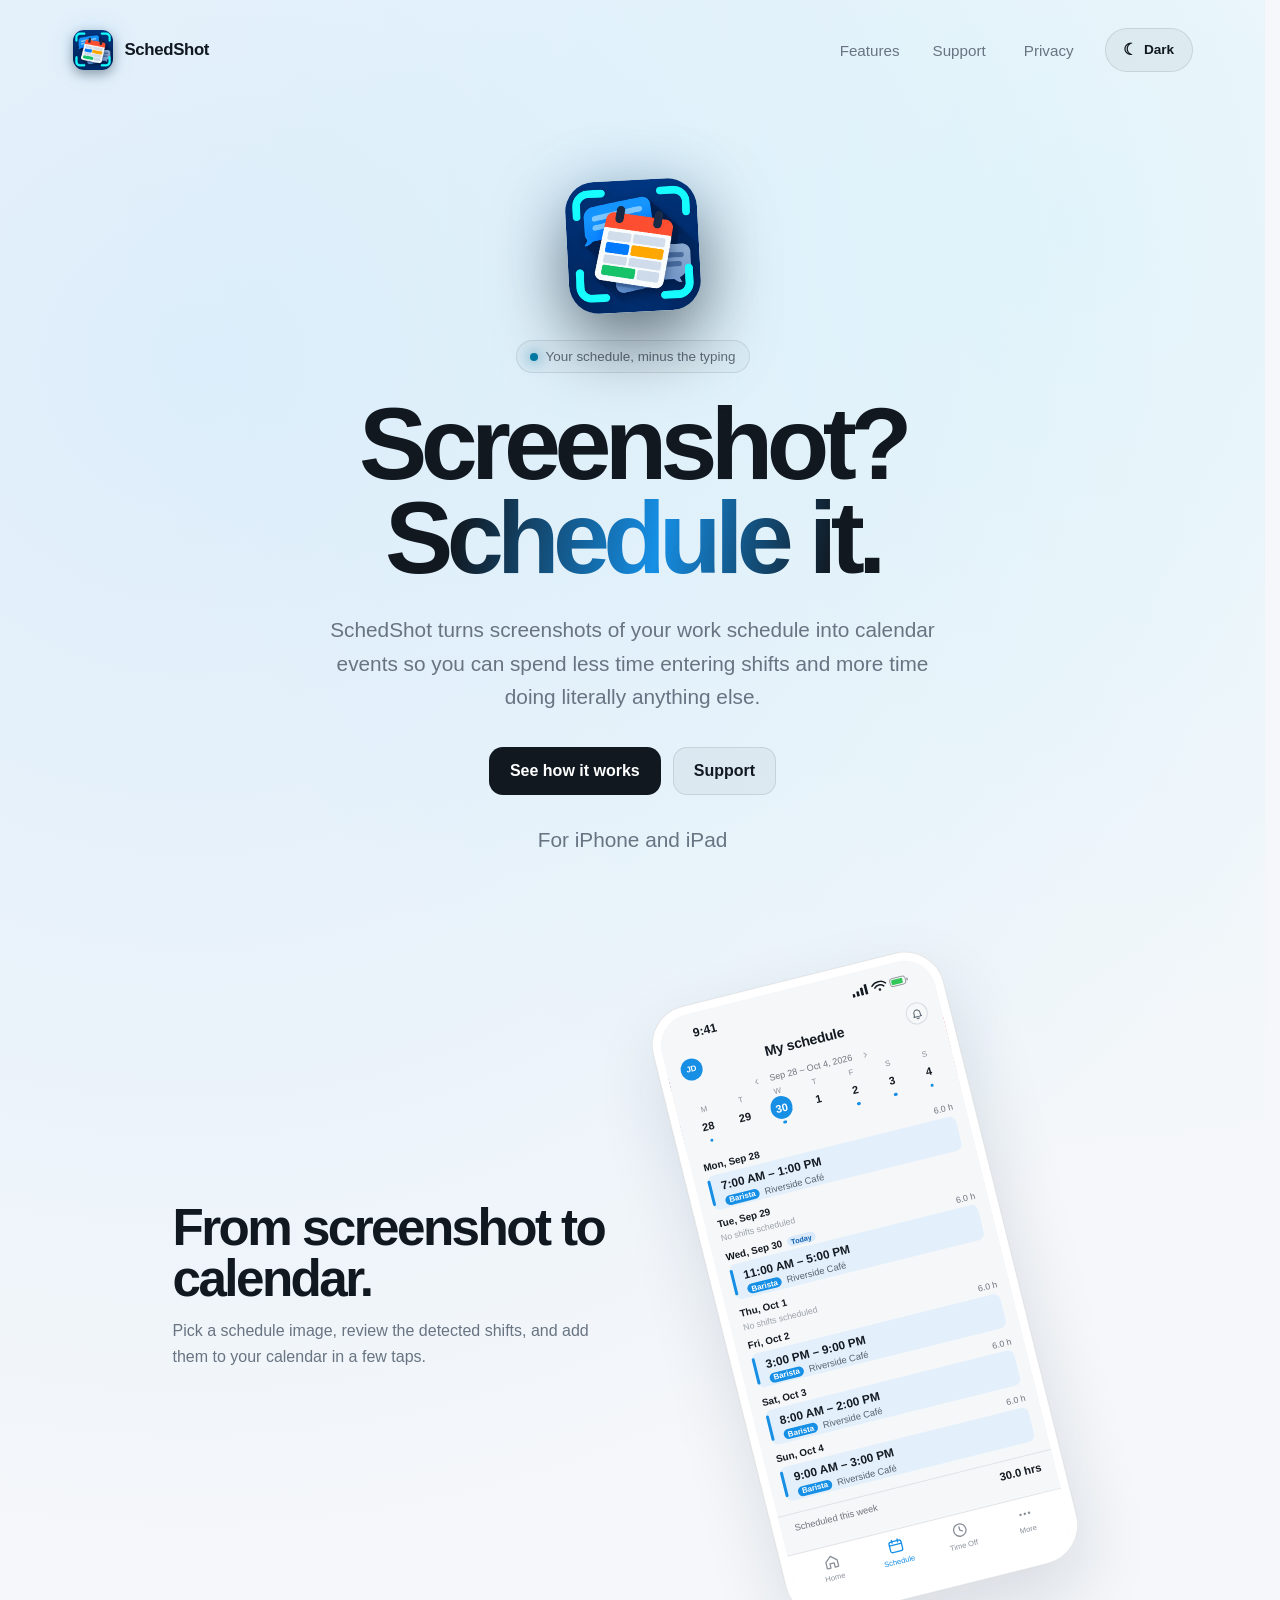
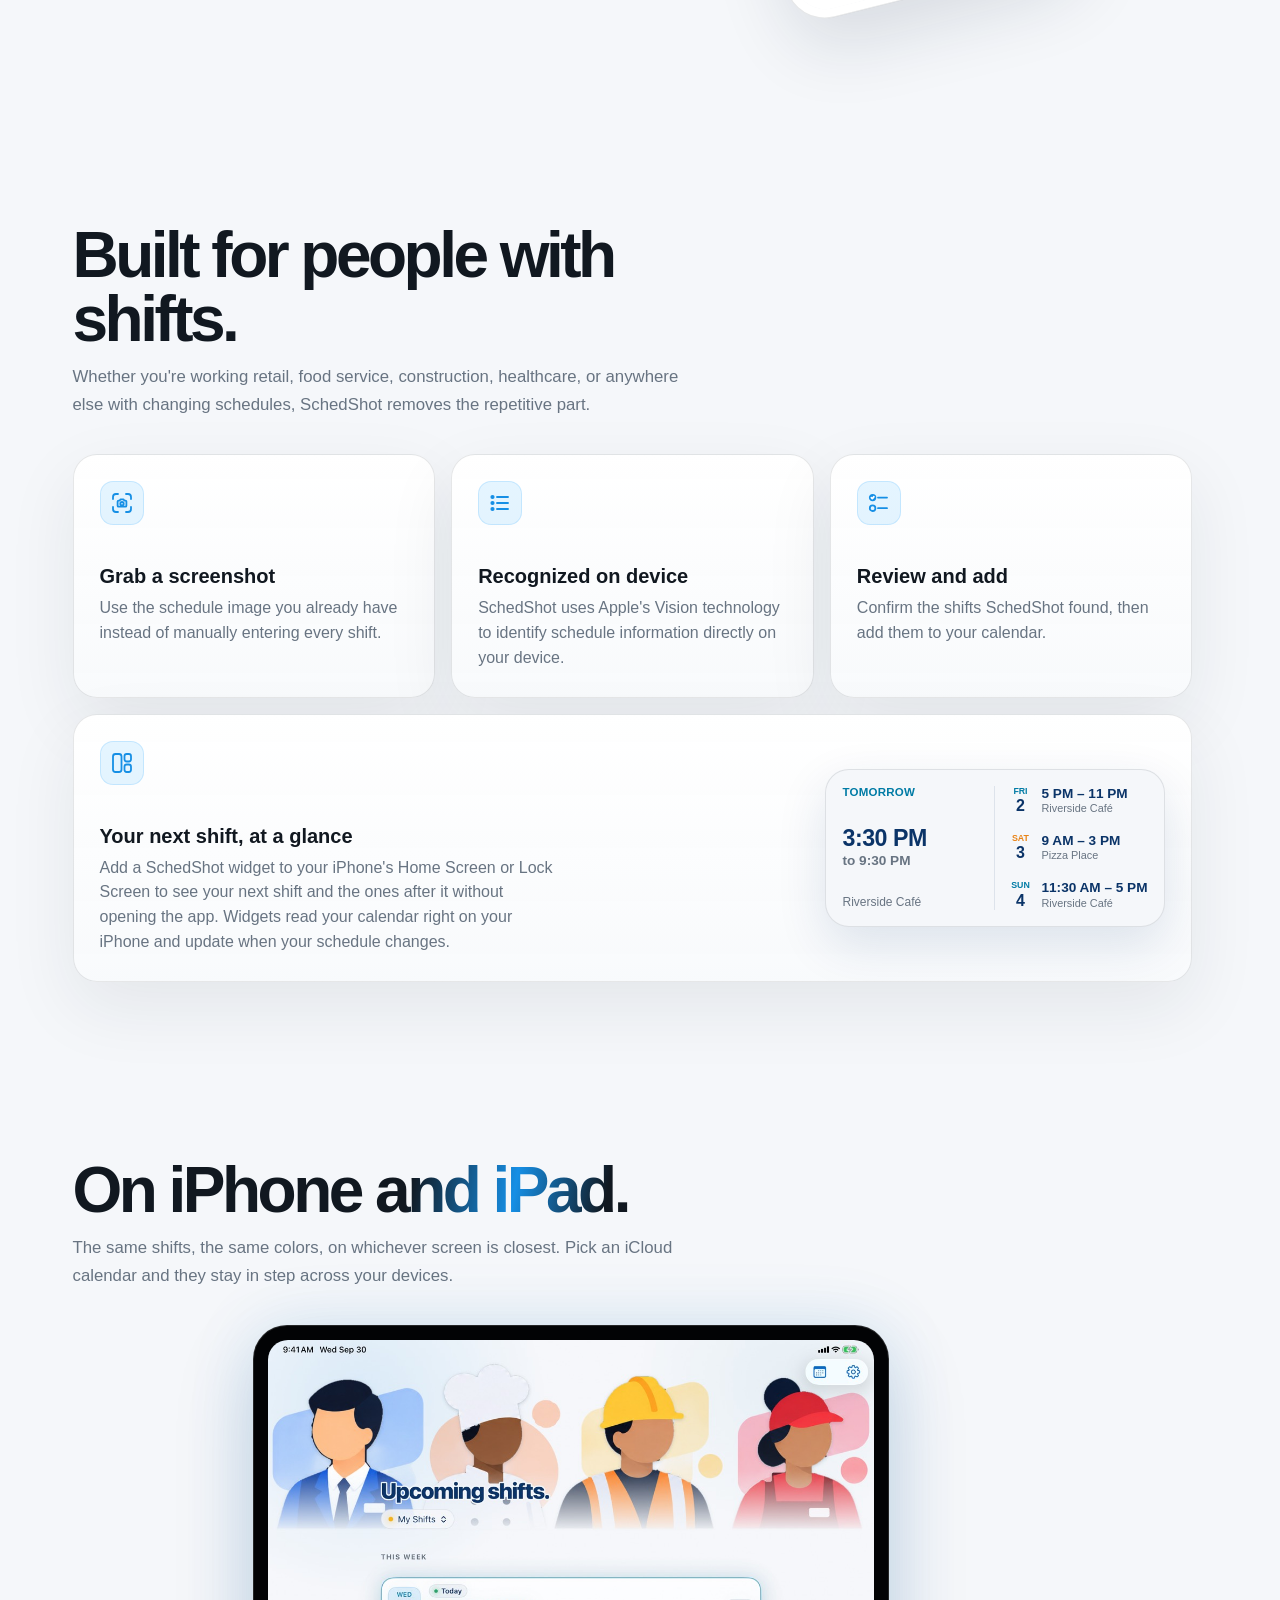
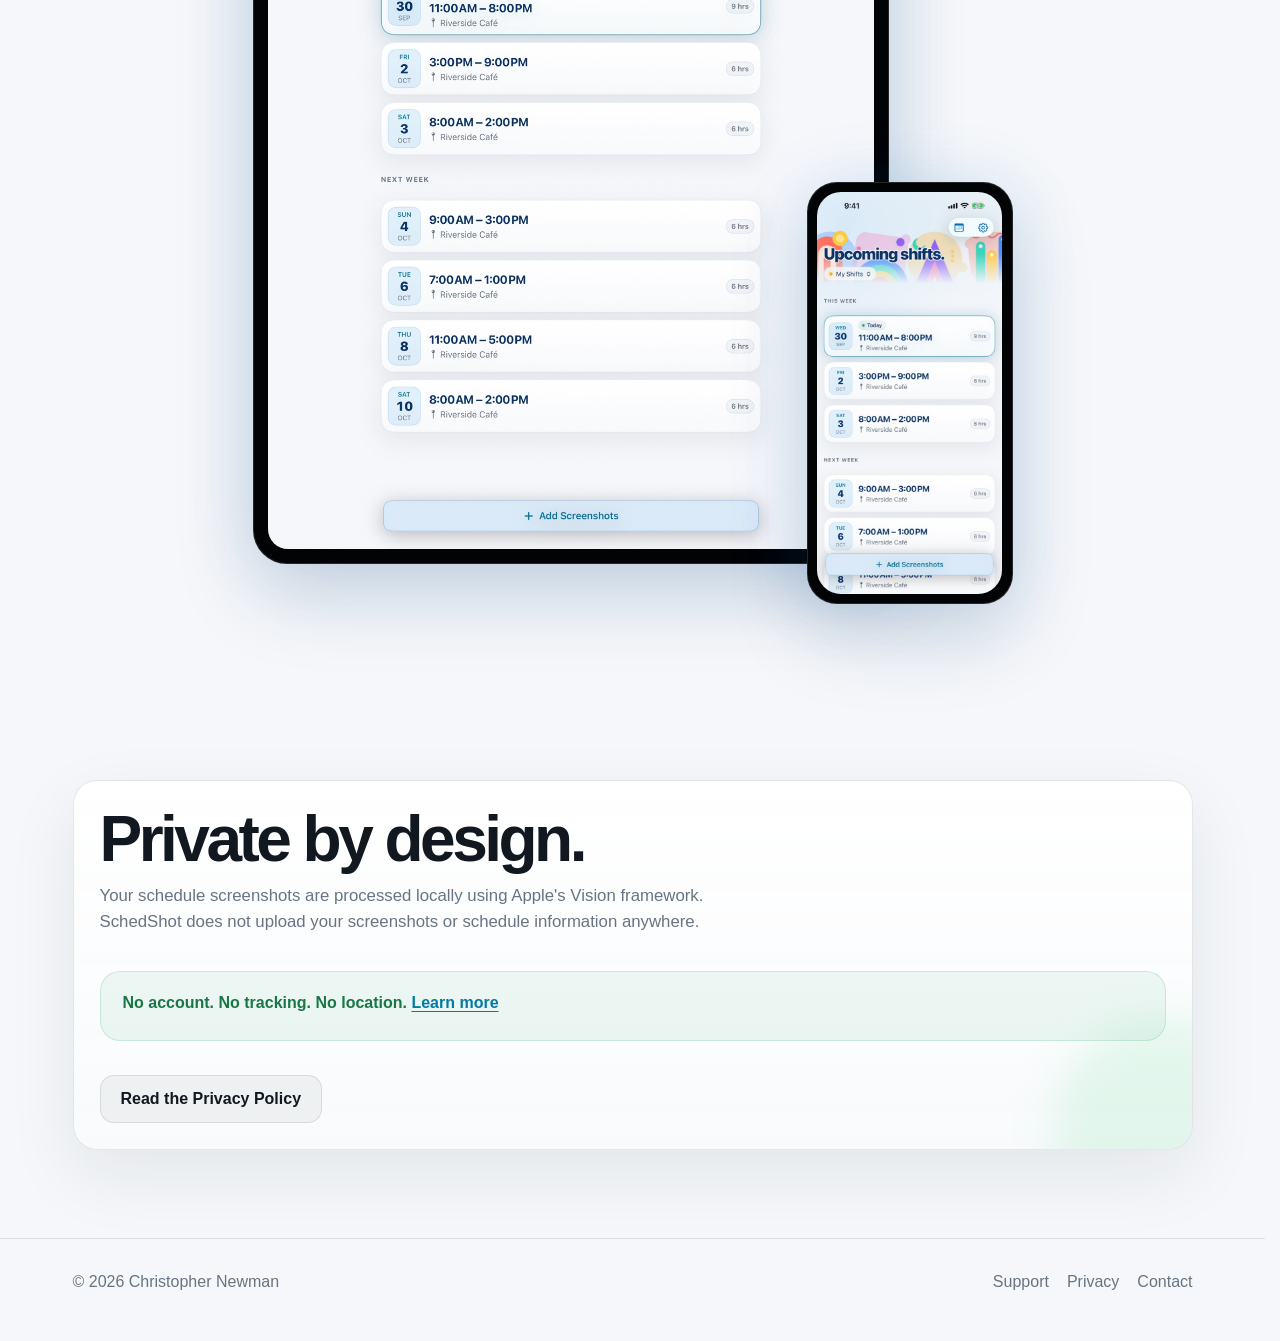
==== commit 30233ceb: "Add an animated iPhone and iPad section and mention iPad support Co-Authored-By: Claude Opus 5.5 <no" ====
--- a/index.html
+++ b/index.html
@@ -12,7 +12,7 @@
   <link rel="icon" type="image/png" sizes="32x32" href="favicon-32.png" />
   <link rel="apple-touch-icon" href="apple-touch-icon.png" />
 <script src="theme.js"></script>
-  <link rel="stylesheet" href="style.css?v=12">
+  <link rel="stylesheet" href="style.css?v=14">
 </head>
 <body class="home-page">
   <div class="wrap">
@@ -71,6 +71,7 @@
             Support
           </a>
         </div>
+        <p class="platforms">For iPhone and iPad</p>
         <div class="app-preview">
           <div class="mock-window">
             <div class="mock-copy">
@@ -304,6 +305,59 @@
           </div>
         </div>
       </section>
+      <section class="devices" id="devices">
+        <div class="section-head">
+          <h2>
+            On iPhone <span class="gradient-text">and iPad.</span>
+          </h2>
+          <p>
+            The same shifts, the same colors, on whichever
+            screen is closest. Pick an iCloud calendar and
+            they stay in step across your devices.
+          </p>
+        </div>
+        <!-- Real screenshots of the app in iPad and iPhone frames, cycling
+             through the four header pictures with a scan sweep. The two
+             devices never show the same picture, and sweep at different
+             moments (the iPhone starts two pictures ahead, half a step off).
+             One deck per theme, matching the site. -->
+        <div class="devices-shot">
+          <div class="ipad-frame">
+            <div class="dev-screen">
+              <div class="dev-deck deck-dark">
+                <img class="d1" src="devices-ipad-workers-dark.jpg" width="1125" height="1500" loading="lazy" alt="SchedShot on iPad showing upcoming shifts" />
+                <img class="d2" src="devices-ipad-flowers-dark.jpg" width="1125" height="1500" loading="lazy" alt="" aria-hidden="true" />
+                <img class="d3" src="devices-ipad-shapes-dark.jpg" width="1125" height="1500" loading="lazy" alt="" aria-hidden="true" />
+                <img class="d4" src="devices-ipad-winter-dark.jpg" width="1125" height="1500" loading="lazy" alt="" aria-hidden="true" />
+              </div>
+              <div class="dev-deck deck-light">
+                <img class="d1" src="devices-ipad-workers-light.jpg" width="1125" height="1500" loading="lazy" alt="SchedShot on iPad showing upcoming shifts" />
+                <img class="d2" src="devices-ipad-flowers-light.jpg" width="1125" height="1500" loading="lazy" alt="" aria-hidden="true" />
+                <img class="d3" src="devices-ipad-shapes-light.jpg" width="1125" height="1500" loading="lazy" alt="" aria-hidden="true" />
+                <img class="d4" src="devices-ipad-winter-light.jpg" width="1125" height="1500" loading="lazy" alt="" aria-hidden="true" />
+              </div>
+              <div class="dev-scan" aria-hidden="true"></div>
+            </div>
+          </div>
+          <div class="iphone-frame">
+            <div class="dev-screen">
+              <div class="dev-deck deck-dark">
+                <img class="d1" src="devices-iphone-shapes-dark.jpg" width="552" height="1200" loading="lazy" alt="SchedShot on iPhone showing upcoming shifts" />
+                <img class="d2" src="devices-iphone-winter-dark.jpg" width="552" height="1200" loading="lazy" alt="" aria-hidden="true" />
+                <img class="d3" src="devices-iphone-workers-dark.jpg" width="552" height="1200" loading="lazy" alt="" aria-hidden="true" />
+                <img class="d4" src="devices-iphone-flowers-dark.jpg" width="552" height="1200" loading="lazy" alt="" aria-hidden="true" />
+              </div>
+              <div class="dev-deck deck-light">
+                <img class="d1" src="devices-iphone-shapes-light.jpg" width="552" height="1200" loading="lazy" alt="SchedShot on iPhone showing upcoming shifts" />
+                <img class="d2" src="devices-iphone-winter-light.jpg" width="552" height="1200" loading="lazy" alt="" aria-hidden="true" />
+                <img class="d3" src="devices-iphone-workers-light.jpg" width="552" height="1200" loading="lazy" alt="" aria-hidden="true" />
+                <img class="d4" src="devices-iphone-flowers-light.jpg" width="552" height="1200" loading="lazy" alt="" aria-hidden="true" />
+              </div>
+              <div class="dev-scan" aria-hidden="true"></div>
+            </div>
+          </div>
+        </div>
+      </section>
       <section>
         <div class="card privacy">
           <div class="section-head">
--- a/style.css
+++ b/style.css
@@ -948,6 +948,172 @@
   grid-template-columns: repeat(3, 1fr);
 }
 
+/* "For iPhone and iPad" under the hero buttons. */
+.platforms {
+  margin: 14px 0 0;
+  font-size: 0.9rem;
+  color: var(--muted);
+}
+
+/* On iPhone and iPad: an iPad in a slim frame, with an iPhone standing in
+   front of its lower right corner. Each shows the dark or light screenshot
+   to match the site's theme. */
+.devices-shot {
+  position: relative;
+  max-width: 760px;
+  margin: 0 auto;
+  padding: 0 11% 40px 0;
+}
+
+.ipad-frame,
+.iphone-frame {
+  background: #020305;
+  border: 1px solid rgba(255, 255, 255, 0.14);
+  box-shadow: 0 30px 80px rgba(0, 0, 0, 0.45), 0 0 70px rgba(46, 168, 255, 0.12);
+}
+
+.ipad-frame {
+  padding: 2.2%;
+  border-radius: 34px;
+}
+
+.ipad-frame .dev-screen {
+  border-radius: 20px;
+}
+
+.iphone-frame {
+  position: absolute;
+  right: 0;
+  bottom: 0;
+  width: 27%;
+  padding: 1.2%;
+  border-radius: 30px;
+}
+
+.iphone-frame .dev-screen {
+  border-radius: 24px;
+}
+
+/* Each screen stacks one deck per theme; each deck stacks its four header
+   pictures, and a cyan scan line sweeps down as the next one wipes in. */
+.dev-screen {
+  position: relative;
+  overflow: hidden;
+}
+
+.dev-deck img {
+  display: block;
+  width: 100%;
+  height: auto;
+}
+
+.dev-deck .d2,
+.dev-deck .d3,
+.dev-deck .d4 {
+  position: absolute;
+  inset: 0;
+  height: 100%;
+  clip-path: inset(0 0 100% 0);
+}
+
+.dev-deck.deck-light {
+  position: absolute;
+  inset: 0;
+  visibility: hidden;
+}
+
+html[data-theme="light"] .dev-deck.deck-light {
+  visibility: visible;
+}
+
+html[data-theme="light"] .dev-deck.deck-dark {
+  visibility: hidden;
+}
+
+/* One 16 s loop, a step every 4 s: the second, third and fourth pictures
+   wipe in behind the sweep, then fade back to the first. The iPhone runs
+   2 s off from the iPad (and starts two pictures ahead), so the two never
+   match or sweep together. */
+.dev-deck .d2 { animation: dev-wipe-2 16s ease-in-out infinite; }
+.dev-deck .d3 { animation: dev-wipe-3 16s ease-in-out infinite; }
+.dev-deck .d4 { animation: dev-wipe-4 16s ease-in-out infinite; }
+
+.dev-scan {
+  position: absolute;
+  left: 0;
+  right: 0;
+  top: 0;
+  height: 18%;
+  margin-top: -18%;
+  opacity: 0;
+  pointer-events: none;
+  background: linear-gradient(180deg, transparent, rgba(49, 230, 255, 0.10) 55%,
+    rgba(49, 230, 255, 0.55) 92%, rgba(255, 255, 255, 0.9) 100%);
+  animation: dev-scan 16s ease-in-out infinite;
+}
+
+.iphone-frame .dev-deck img,
+.iphone-frame .dev-scan {
+  animation-delay: -2s;
+}
+
+@keyframes dev-wipe-2 {
+  0%, 21%   { clip-path: inset(0 0 100% 0); opacity: 1; }
+  27%, 96%  { clip-path: inset(0 0 0 0); opacity: 1; }
+  99.9%     { clip-path: inset(0 0 0 0); opacity: 0; }
+  100%      { clip-path: inset(0 0 100% 0); opacity: 0; }
+}
+
+@keyframes dev-wipe-3 {
+  0%, 46%   { clip-path: inset(0 0 100% 0); opacity: 1; }
+  52%, 96%  { clip-path: inset(0 0 0 0); opacity: 1; }
+  99.9%     { clip-path: inset(0 0 0 0); opacity: 0; }
+  100%      { clip-path: inset(0 0 100% 0); opacity: 0; }
+}
+
+@keyframes dev-wipe-4 {
+  0%, 71%   { clip-path: inset(0 0 100% 0); opacity: 1; }
+  77%, 96%  { clip-path: inset(0 0 0 0); opacity: 1; }
+  99.9%     { clip-path: inset(0 0 0 0); opacity: 0; }
+  100%      { clip-path: inset(0 0 100% 0); opacity: 0; }
+}
+
+@keyframes dev-scan {
+  0%, 20.9% { top: 0; opacity: 0; }
+  21%       { top: 0; opacity: 1; }
+  27%       { top: 100%; opacity: 1; }
+  27.4%     { top: 100%; opacity: 0; }
+  45.9%     { top: 0; opacity: 0; }
+  46%       { top: 0; opacity: 1; }
+  52%       { top: 100%; opacity: 1; }
+  52.4%     { top: 100%; opacity: 0; }
+  70.9%     { top: 0; opacity: 0; }
+  71%       { top: 0; opacity: 1; }
+  77%       { top: 100%; opacity: 1; }
+  77.4%, 100% { top: 100%; opacity: 0; }
+}
+
+@media (prefers-reduced-motion: reduce) {
+  .dev-deck .d2,
+  .dev-deck .d3,
+  .dev-deck .d4,
+  .dev-scan {
+    animation: none;
+  }
+}
+
+html[data-theme="light"] .ipad-frame,
+html[data-theme="light"] .iphone-frame {
+  box-shadow: 0 30px 80px rgba(11, 52, 104, 0.18), 0 0 70px rgba(22, 143, 229, 0.1);
+}
+
+@media (max-width: 760px) {
+  .ipad-frame { border-radius: 22px; }
+  .ipad-frame .dev-screen { border-radius: 13px; }
+  .iphone-frame { border-radius: 18px; }
+  .iphone-frame .dev-screen { border-radius: 14px; }
+}
+
 /* The widgets feature: a full-width card with a drawing of the app's medium
    widget beside the text, in the app's own colors. */
 .home-page .card.feature-wide {
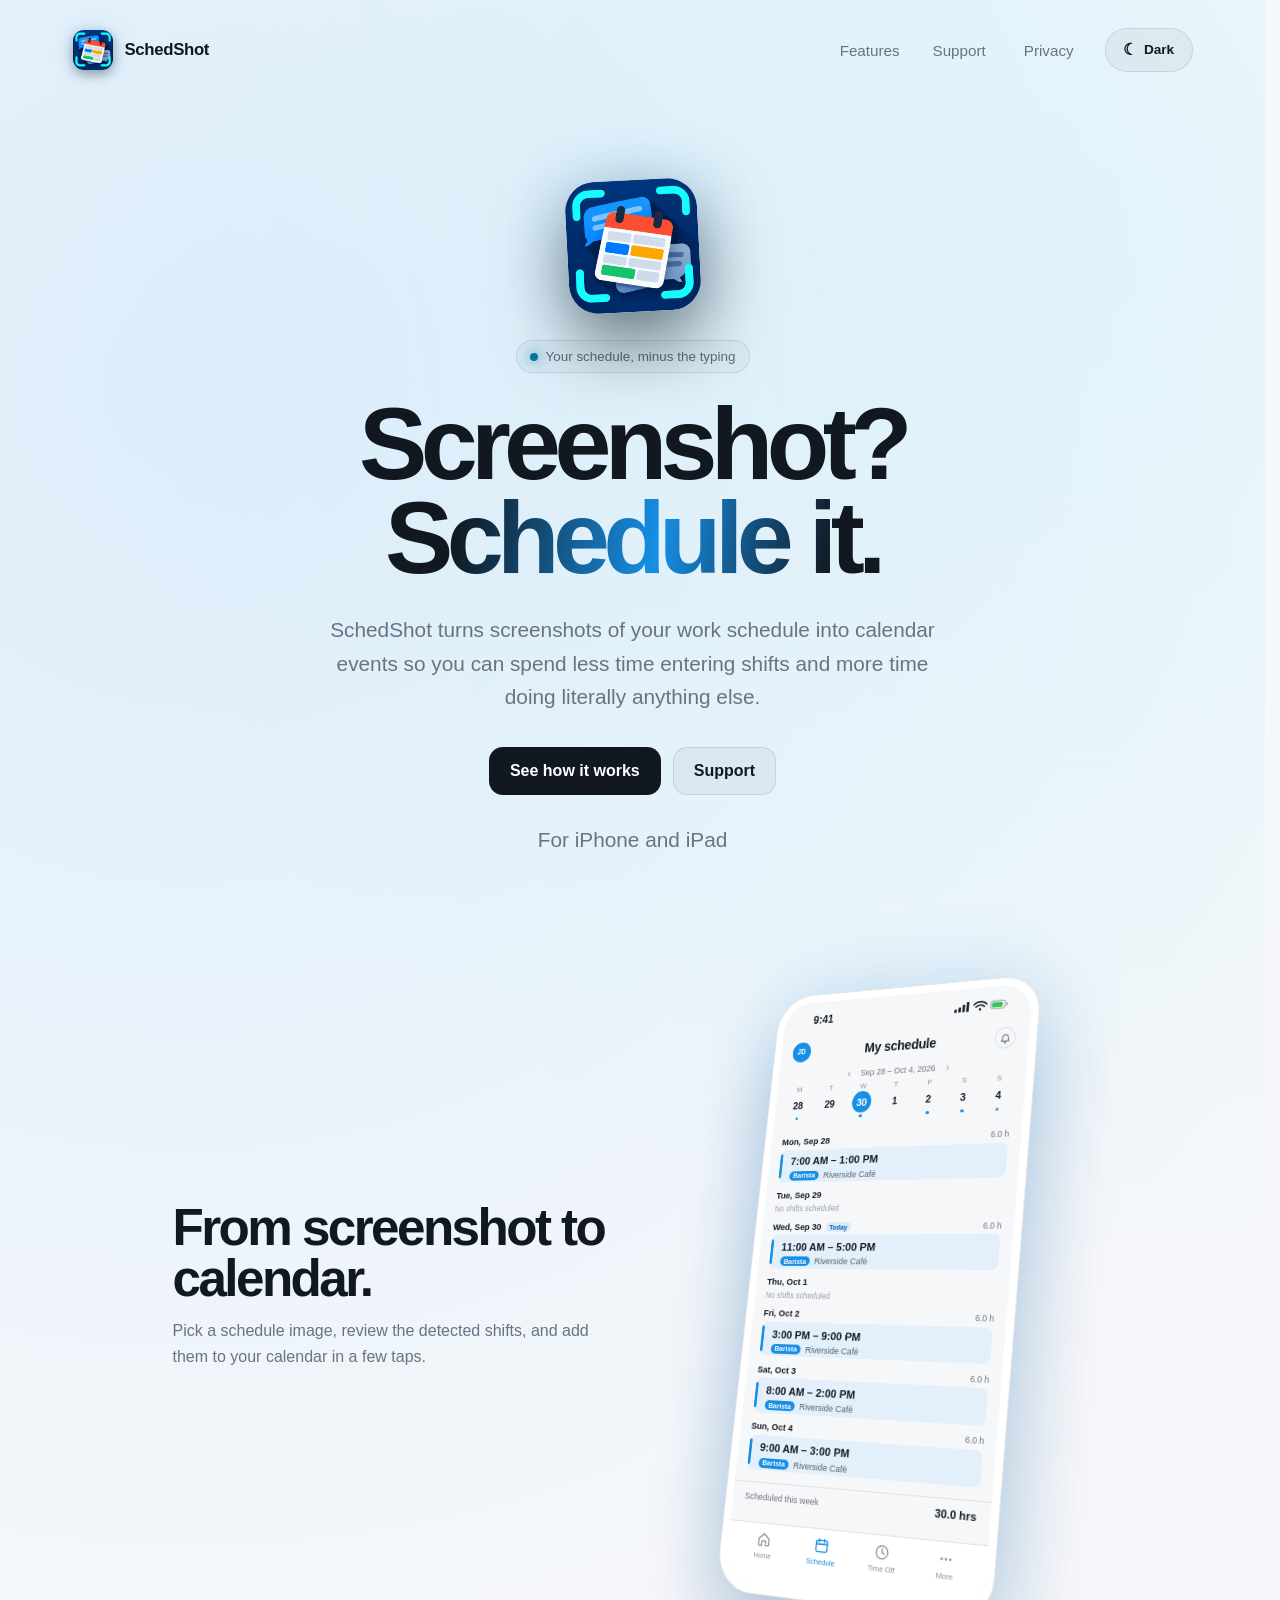
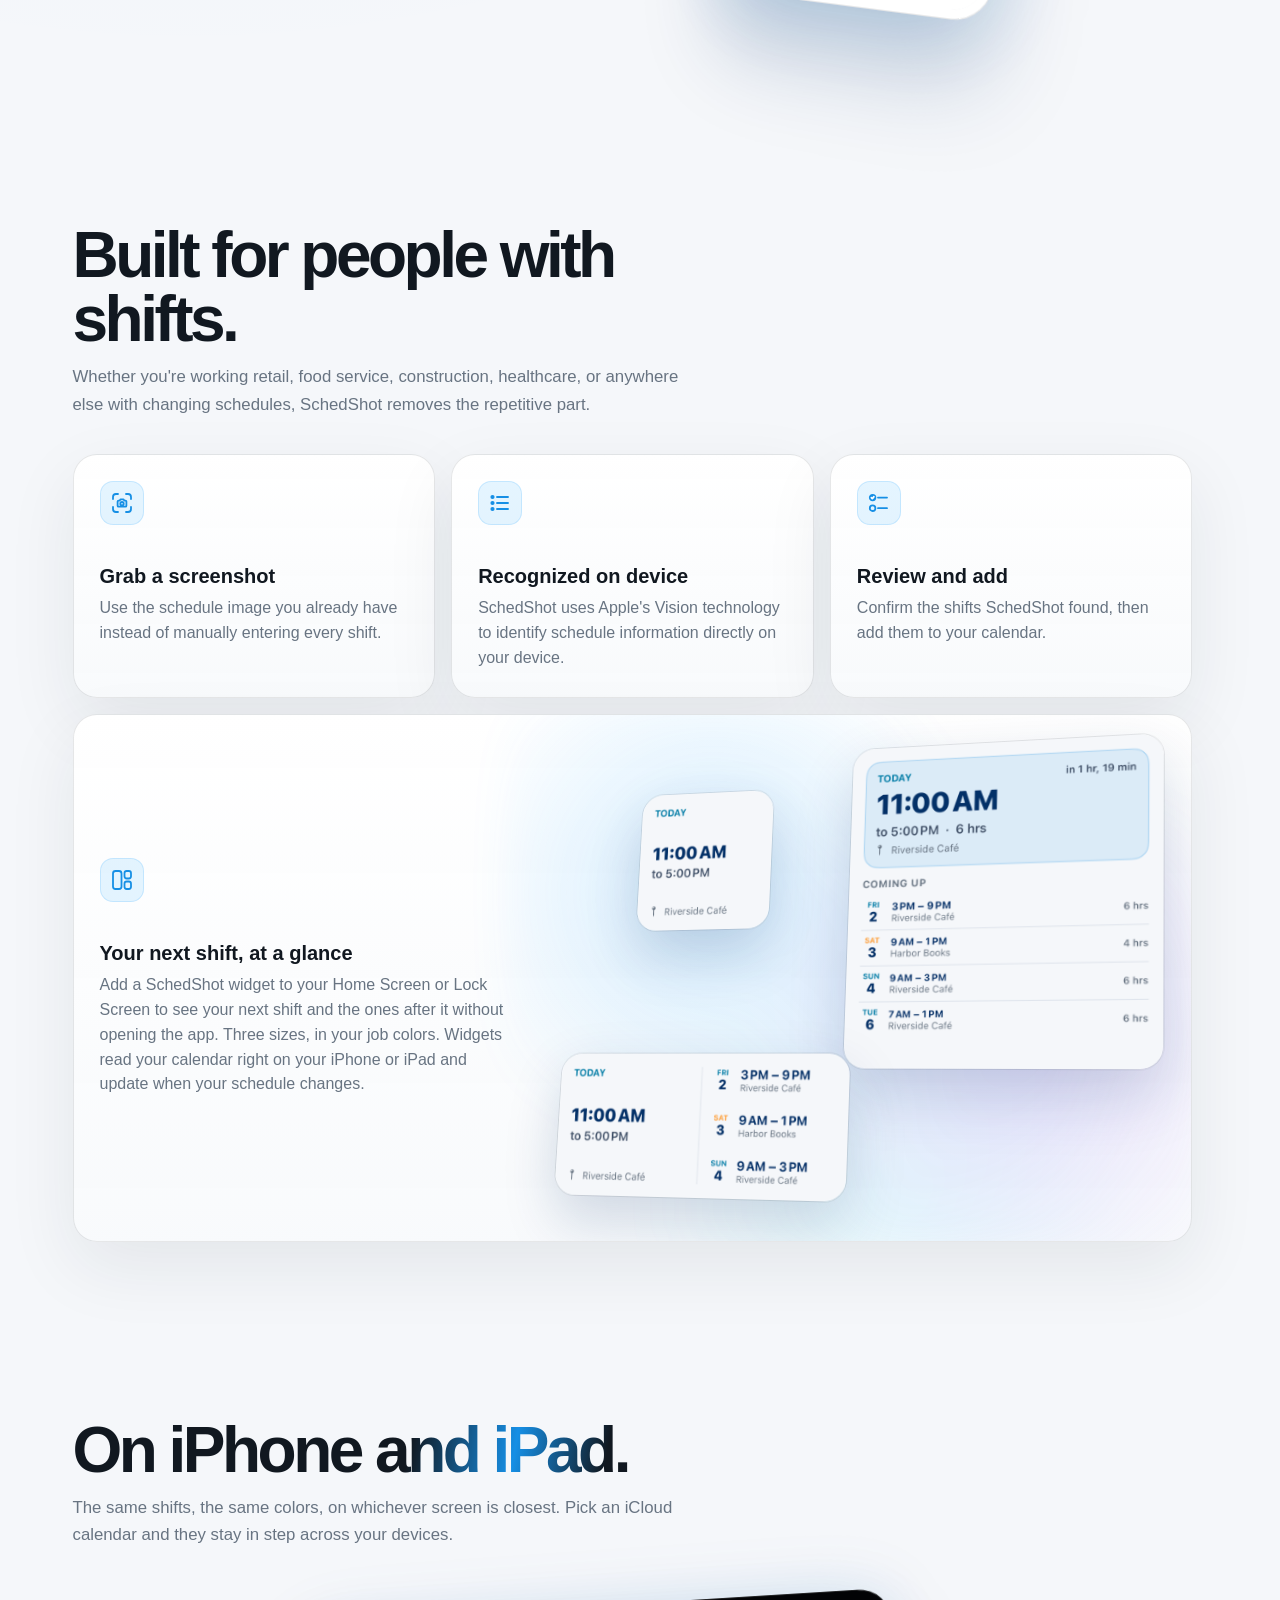
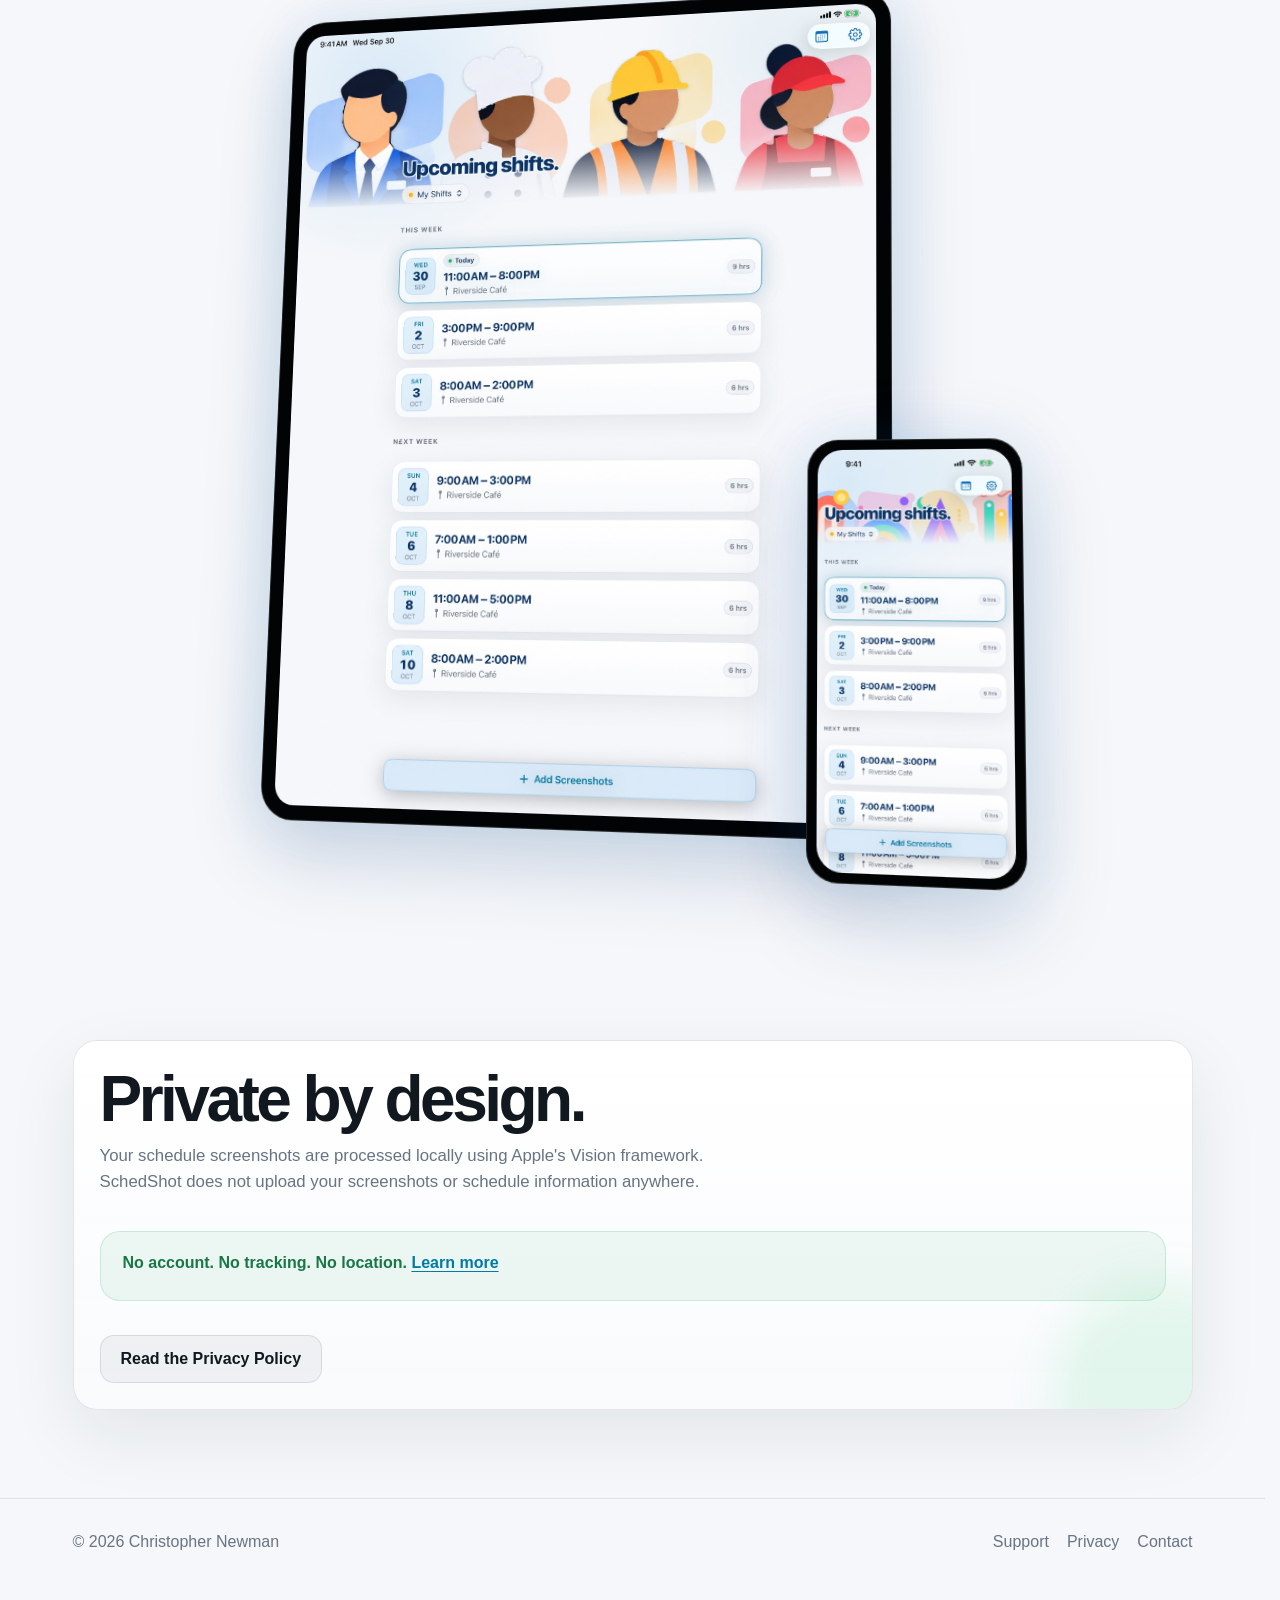
==== commit ba697e01: "Show all three widget sizes as a floating 3D cluster, and tilt the devices The widgets card uses the" ====
--- a/index.html
+++ b/index.html
@@ -12,7 +12,7 @@
   <link rel="icon" type="image/png" sizes="32x32" href="favicon-32.png" />
   <link rel="apple-touch-icon" href="apple-touch-icon.png" />
 <script src="theme.js"></script>
-  <link rel="stylesheet" href="style.css?v=14">
+  <link rel="stylesheet" href="style.css?v=18">
 </head>
 <body class="home-page">
   <div class="wrap">
@@ -271,35 +271,32 @@
                 Your next shift, at a glance
               </h3>
               <p>
-                Add a SchedShot widget to your iPhone's Home
-                Screen or Lock Screen to see your next shift
-                and the ones after it without opening the app.
-                Widgets read your calendar right on your
-                iPhone and update when your schedule changes.
+                Add a SchedShot widget to your Home Screen or
+                Lock Screen to see your next shift and the ones
+                after it without opening the app. Three sizes,
+                in your job colors. Widgets read your calendar
+                right on your iPhone or iPad and update when
+                your schedule changes.
               </p>
             </div>
-            <!-- A drawing of the medium widget: the next shift big, then the
-                 three after it. -->
-            <div class="widget-mock" aria-hidden="true">
-              <div class="widget-next">
-                <span class="widget-day">Tomorrow</span>
-                <b>3:30 PM</b>
-                <span class="widget-end">to 9:30 PM</span>
-                <span class="widget-place">Riverside Café</span>
-              </div>
-              <div class="widget-rows">
-                <div class="widget-row">
-                  <span class="widget-date"><small>Fri</small>2</span>
-                  <span><b>5 PM – 11 PM</b><small>Riverside Café</small></span>
-                </div>
-                <div class="widget-row job-2">
-                  <span class="widget-date"><small>Sat</small>3</span>
-                  <span><b>9 AM – 3 PM</b><small>Pizza Place</small></span>
-                </div>
-                <div class="widget-row">
-                  <span class="widget-date"><small>Sun</small>4</span>
-                  <span><b>11:30 AM – 5 PM</b><small>Riverside Café</small></span>
-                </div>
+            <!-- The real widget designs in all three sizes, drawn by the app
+                 itself with fictional shifts, in the site's light or dark:
+                 a tilted, gently floating cluster over soft glows. -->
+            <div class="widget-stage">
+              <div class="widget-glow" aria-hidden="true"></div>
+              <div class="widget-cluster">
+                <figure class="widget-size large">
+                  <img class="w-dark" src="widget-large-dark.png" width="728" height="764" loading="lazy" alt="The large SchedShot widget: today's shift with a countdown, and four more coming up" />
+                  <img class="w-light" src="widget-large-light.png" width="728" height="764" loading="lazy" alt="The large SchedShot widget: today's shift with a countdown, and four more coming up" />
+                </figure>
+                <figure class="widget-size medium">
+                  <img class="w-dark" src="widget-medium-dark.png" width="728" height="340" loading="lazy" alt="The medium SchedShot widget: today's shift, plus the next three" />
+                  <img class="w-light" src="widget-medium-light.png" width="728" height="340" loading="lazy" alt="The medium SchedShot widget: today's shift, plus the next three" />
+                </figure>
+                <figure class="widget-size small">
+                  <img class="w-dark" src="widget-small-dark.png" width="340" height="340" loading="lazy" alt="The small SchedShot widget: today's shift, 11:00 AM to 5:00 PM at Riverside Café" />
+                  <img class="w-light" src="widget-small-light.png" width="340" height="340" loading="lazy" alt="The small SchedShot widget: today's shift, 11:00 AM to 5:00 PM at Riverside Café" />
+                </figure>
               </div>
             </div>
           </div>
--- a/style.css
+++ b/style.css
@@ -872,16 +872,55 @@
   z-index: 2;
 }
 
+/* The phone is posed in 3D (angled back and turned, like the widgets and
+   devices below), floats gently, and turns to face you on hover. The float
+   uses `translate`, separate from the pose's `transform`, so the two don't
+   fight. */
 .phone {
   position: relative;
   z-index: 1;
-  transform: rotate(-8deg);
+  transform: perspective(1400px) rotateX(10deg) rotateY(-18deg) rotateZ(4deg);
+  transition: transform 0.7s ease;
+  animation: phone-float 7s ease-in-out infinite;
+  box-shadow:
+    0 50px 90px rgba(0, 0, 0, 0.45),
+    0 0 90px rgba(46, 168, 255, 0.22);
+}
+
+.phone:hover {
+  transform: perspective(1400px) rotateX(0deg) rotateY(0deg) rotateZ(0deg);
+}
+
+@keyframes phone-float {
+  0%, 100% { translate: 0 0; }
+  50%      { translate: 0 -12px; }
 }
 
 @media (min-width: 761px) {
   .phone {
     margin: 30px 0 30px auto;
-    transform: translateX(-26%) rotate(-14deg);
+    transform: translateX(-22%) perspective(1400px) rotateX(12deg) rotateY(-26deg) rotateZ(6deg);
+  }
+
+  .phone:hover {
+    transform: translateX(-22%) perspective(1400px) rotateX(0deg) rotateY(0deg) rotateZ(0deg);
+  }
+}
+
+html[data-theme="light"] .phone {
+  box-shadow:
+    0 50px 90px rgba(11, 52, 104, 0.22),
+    0 0 90px rgba(22, 143, 229, 0.16);
+}
+
+@media (prefers-reduced-motion: reduce) {
+  .phone {
+    animation: none;
+  }
+
+  .phone,
+  .devices-shot {
+    transition: none;
   }
 }
 
@@ -963,6 +1002,13 @@
   max-width: 760px;
   margin: 0 auto;
   padding: 0 11% 40px 0;
+  /* Tilted in perspective, like the widgets; hovering straightens it. */
+  transform: perspective(1800px) rotateX(8deg) rotateY(-12deg) rotateZ(1deg);
+  transition: transform 0.6s ease;
+}
+
+.devices-shot:hover {
+  transform: perspective(1800px) rotateX(0deg) rotateY(0deg) rotateZ(0deg);
 }
 
 .ipad-frame,
@@ -1114,127 +1160,99 @@
   .iphone-frame .dev-screen { border-radius: 14px; }
 }
 
-/* The widgets feature: a full-width card with a drawing of the app's medium
-   widget beside the text, in the app's own colors. */
+/* The widgets feature: a full-width card with the text on the left and, on
+   the right, the real small, medium and large widgets as a tilted cluster
+   (like a corner of a Home Screen) that floats gently over soft glows, in
+   the site's light or dark. Sizes keep Apple's proportions (small 170,
+   medium 364x170, large 364x382 points). */
 .home-page .card.feature-wide {
   grid-column: 1 / -1;
-  display: flex;
+  display: grid;
+  grid-template-columns: minmax(0, 0.8fr) minmax(0, 1.2fr);
   align-items: center;
-  justify-content: space-between;
-  gap: 32px;
+  gap: 24px;
 }
 
 .feature-wide-copy {
-  max-width: 460px;
-}
-
-.widget-mock {
-  --w-bg: #07090d;
-  --w-text: #f5f7fb;
-  --w-muted: #9aa4b2;
-  --w-accent: #31e6ff;
-  --w-job: #ff9c37;
-  --w-line: rgba(255, 255, 255, 0.1);
-  flex: none;
-  width: 340px;
-  height: 158px;
-  padding: 16px;
-  display: grid;
-  grid-template-columns: 1fr 1fr;
-  border-radius: 24px;
-  background: var(--w-bg);
-  color: var(--w-text);
-  border: 1px solid var(--border);
-  box-shadow: 0 18px 50px rgba(0, 0, 0, 0.35);
-  text-align: left;
-  line-height: 1.2;
-}
-
-html[data-theme="light"] .widget-mock {
-  --w-bg: #f5f7fa;
-  --w-text: #0b3468;
-  --w-muted: #687482;
-  --w-accent: #007ba5;
-  --w-job: #e98418;
-  --w-line: rgba(11, 52, 104, 0.1);
-  box-shadow: 0 18px 50px rgba(11, 52, 104, 0.12);
-}
-
-.widget-next {
-  display: flex;
-  flex-direction: column;
-  padding-right: 12px;
-  border-right: 1px solid var(--w-line);
-}
-
-.widget-day {
-  font-size: 0.72rem;
-  font-weight: 700;
-  letter-spacing: 0.02em;
-  text-transform: uppercase;
-  color: var(--w-accent);
-}
-
-.widget-next b {
-  margin-top: auto;
-  font-size: 1.45rem;
-  font-weight: 800;
-  letter-spacing: -0.02em;
-}
-
-.widget-end {
-  font-size: 0.85rem;
-  font-weight: 600;
-  color: var(--w-muted);
-}
-
-.widget-place {
-  margin-top: auto;
-  font-size: 0.75rem;
-  color: var(--w-muted);
-}
-
-.widget-rows {
-  display: flex;
-  flex-direction: column;
-  justify-content: space-between;
-  padding-left: 12px;
-}
-
-.widget-row {
-  display: flex;
-  align-items: center;
-  gap: 8px;
-}
-
-.widget-row b {
+  max-width: 440px;
+}
+
+.widget-stage {
+  position: relative;
+  aspect-ratio: 620 / 470;
+  perspective: 1600px;
+}
+
+.widget-glow {
+  position: absolute;
+  inset: -10% -6%;
+  background:
+    radial-gradient(circle at 30% 35%, rgba(46, 168, 255, 0.35), transparent 45%),
+    radial-gradient(circle at 75% 60%, rgba(139, 92, 246, 0.30), transparent 45%),
+    radial-gradient(circle at 55% 90%, rgba(49, 230, 255, 0.18), transparent 40%);
+  filter: blur(20px);
+  pointer-events: none;
+}
+
+html[data-theme="light"] .widget-glow {
+  opacity: 0.55;
+}
+
+.widget-cluster {
+  position: absolute;
+  inset: 0;
+  transform: rotateX(10deg) rotateY(-16deg) rotateZ(2deg);
+  transform-style: preserve-3d;
+  transition: transform 0.6s ease;
+}
+
+.widget-stage:hover .widget-cluster {
+  transform: rotateX(0deg) rotateY(0deg) rotateZ(0deg);
+}
+
+.widget-size {
+  position: absolute;
+  margin: 0;
+  animation: widget-float 7s ease-in-out infinite;
+}
+
+/* Positions as a share of the stage (620 x 470). */
+.widget-size.large  { right: 1%; top: 0;   width: 50%; z-index: 1; }
+.widget-size.medium { left: 0;   top: 66%; width: 50%; z-index: 3; animation-delay: -2.3s; }
+.widget-size.small  { left: 12%; top: 8%;  width: 23.4%; z-index: 2; animation-delay: -4.6s; }
+
+.widget-size img {
   display: block;
-  font-size: 0.85rem;
-  white-space: nowrap;
-}
-
-.widget-row small {
+  width: 100%;
+  height: auto;
+  border-radius: 22px;
+  box-shadow: 0 0 0 1px var(--border), 0 24px 60px rgba(0, 0, 0, 0.5);
+}
+
+@keyframes widget-float {
+  0%, 100% { transform: translateY(0); }
+  50%      { transform: translateY(-10px); }
+}
+
+.widget-size .w-light {
+  display: none;
+}
+
+html[data-theme="light"] .widget-size .w-light {
   display: block;
-  font-size: 0.68rem;
-  color: var(--w-muted);
-}
-
-.widget-date {
-  width: 26px;
-  text-align: center;
-  font-size: 1rem;
-  font-weight: 800;
-}
-
-.widget-date small {
-  font-size: 0.55rem;
-  font-weight: 700;
-  text-transform: uppercase;
-  color: var(--w-accent);
-}
-
-.widget-row.job-2 .widget-date small {
-  color: var(--w-job);
+}
+
+html[data-theme="light"] .widget-size .w-dark {
+  display: none;
+}
+
+html[data-theme="light"] .widget-size img {
+  box-shadow: 0 0 0 1px var(--border), 0 24px 60px rgba(11, 52, 104, 0.18);
+}
+
+@media (prefers-reduced-motion: reduce) {
+  .widget-size { animation: none; }
+  .widget-cluster { transition: none; }
 }
 
 
@@ -1639,8 +1657,6 @@
   background: #ffffff;
   border-color:
     rgba(17, 24, 32, 0.10);
-  box-shadow:
-    0 30px 70px rgba(20, 35, 55, 0.12);
 }
 
 html[data-theme="light"] .shift {
@@ -1726,15 +1742,11 @@
   .home-page .card {
     min-height: 0;
   }
+  /* Phones: the text on top, the cluster below at full width. */
   .home-page .card.feature-wide {
-    flex-direction: column;
-    align-items: stretch;
-  }
-  .widget-mock {
-    width: 100%;
-    max-width: 340px;
-    margin: 0 auto;
-  }
+    grid-template-columns: minmax(0, 1fr);
+  }
+  .widget-size img { border-radius: 12px; }
   .support-page .card.large {
     grid-column: auto;
   }
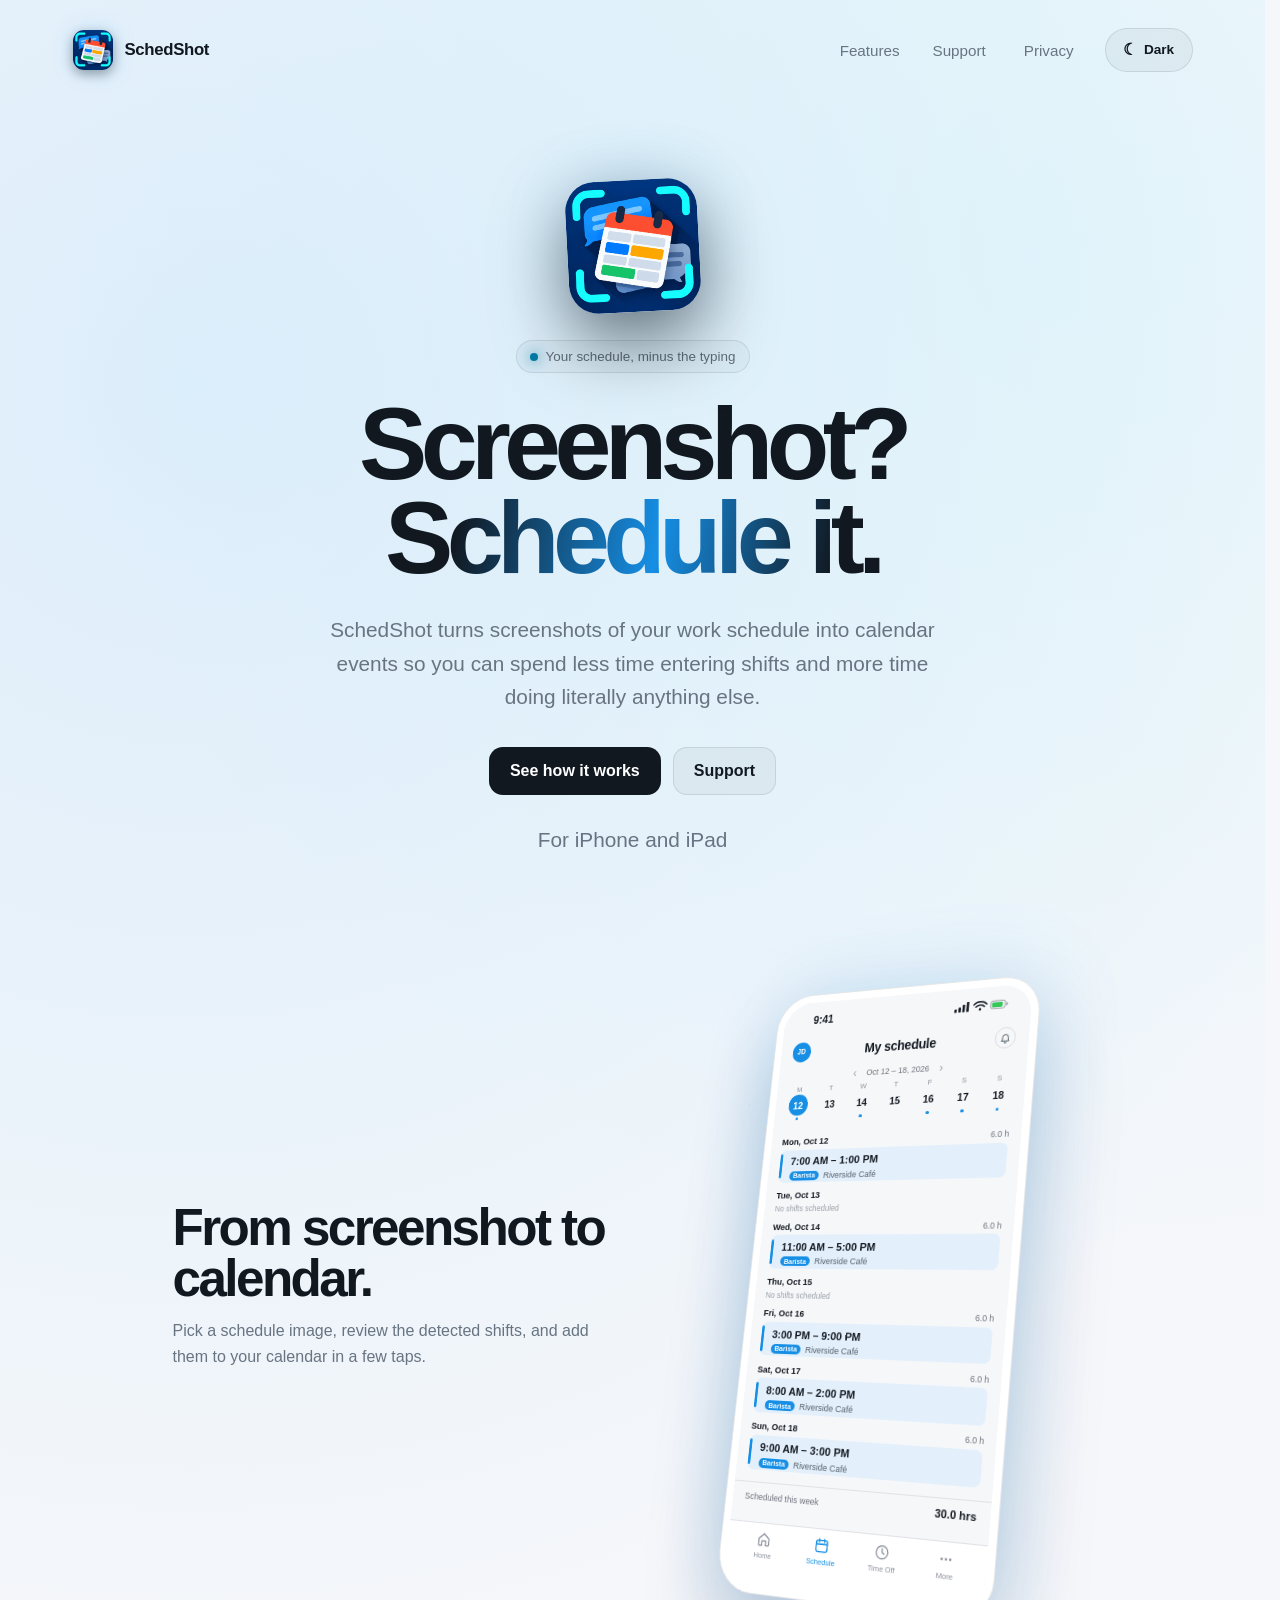
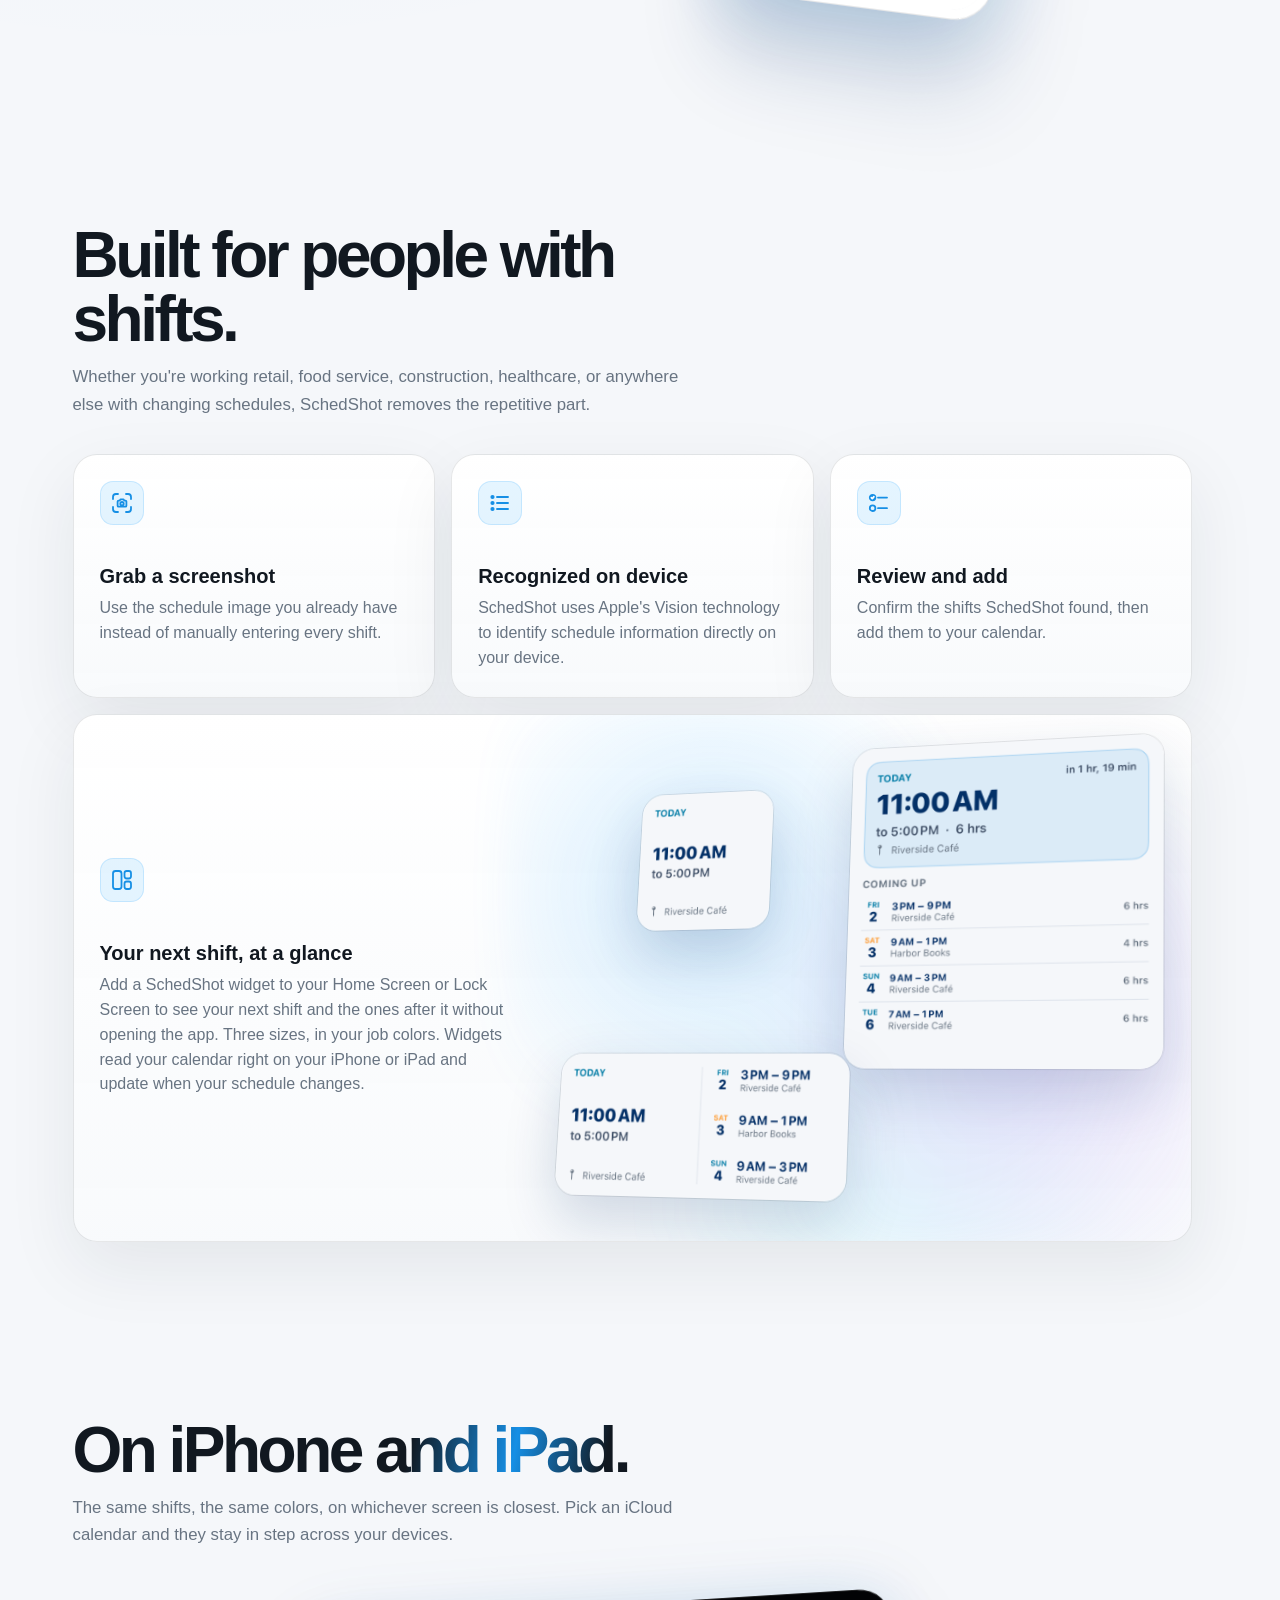
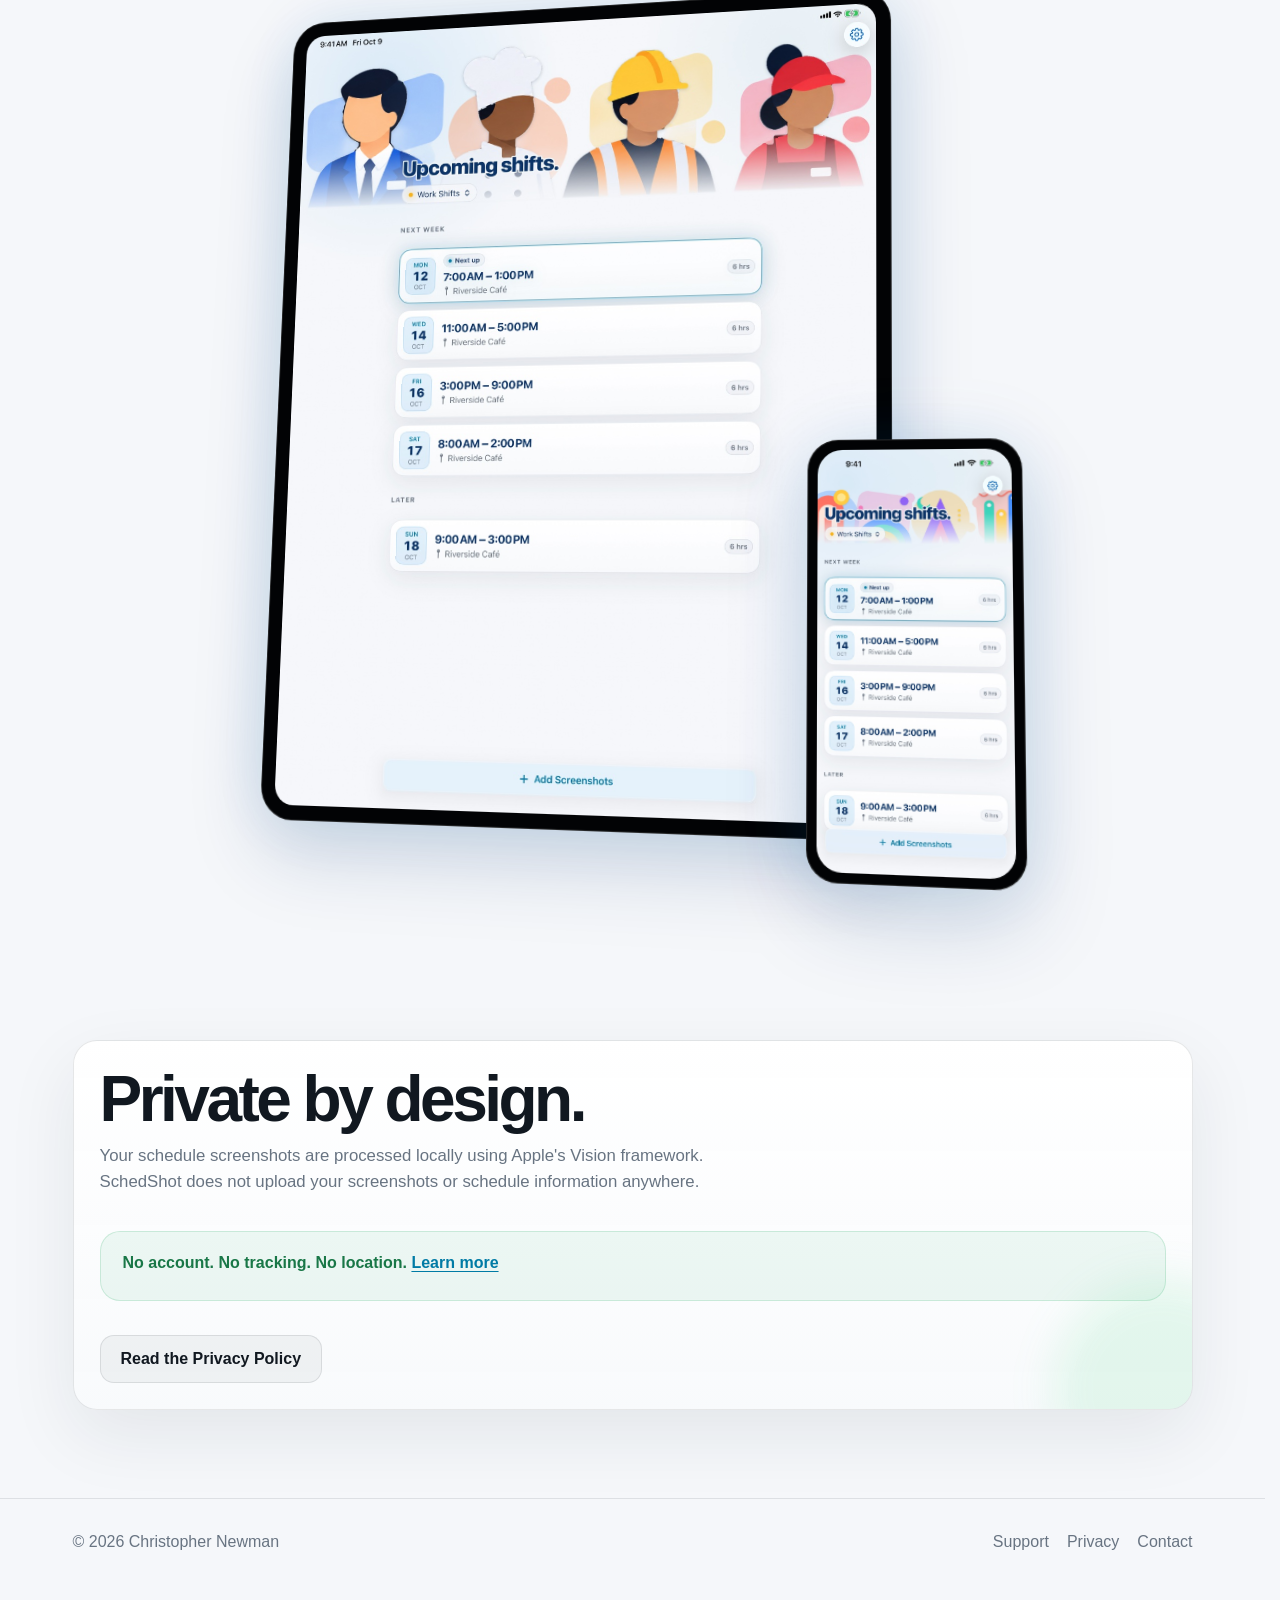
==== commit fa6160dc: "Retake app screenshots for the current UI New iPhone and iPad shots of every header in light and dar" ====
--- a/index.html
+++ b/index.html
@@ -126,43 +126,43 @@
                     </svg>
                   </div>
                   <div class="sched-nav"><em>JD</em><b>My schedule</b><u><svg viewBox="0 0 24 24" fill="none" stroke="currentColor" stroke-width="1.9" stroke-linecap="round" stroke-linejoin="round"><path d="M6 16v-5a6 6 0 0 1 12 0v5l1.6 2H4.4z" /><path d="M10 20.5a2 2 0 0 0 4 0" /></svg></u></div>
-                  <div class="sched-week"><span>‹</span>Sep 28 – Oct 4, 2026<span>›</span></div>
+                  <div class="sched-week"><span>‹</span>Oct 12 – 18, 2026<span>›</span></div>
                   <div class="sched-strip">
-                    <div class="d has"><small>M</small><b>28</b><i></i></div>
-                    <div class="d"><small>T</small><b>29</b><i></i></div>
-                    <div class="d on has"><small>W</small><b>30</b><i></i></div>
-                    <div class="d"><small>T</small><b>1</b><i></i></div>
-                    <div class="d has"><small>F</small><b>2</b><i></i></div>
-                    <div class="d has"><small>S</small><b>3</b><i></i></div>
-                    <div class="d has"><small>S</small><b>4</b><i></i></div>
+                    <div class="d on has"><small>M</small><b>12</b><i></i></div>
+                    <div class="d"><small>T</small><b>13</b><i></i></div>
+                    <div class="d has"><small>W</small><b>14</b><i></i></div>
+                    <div class="d"><small>T</small><b>15</b><i></i></div>
+                    <div class="d has"><small>F</small><b>16</b><i></i></div>
+                    <div class="d has"><small>S</small><b>17</b><i></i></div>
+                    <div class="d has"><small>S</small><b>18</b><i></i></div>
                   </div>
                   <div class="sched-list">
                     <div class="day">
-                      <div class="day-head"><b>Mon, Sep 28</b><span>6.0 h</span></div>
+                      <div class="day-head"><b>Mon, Oct 12</b><span>6.0 h</span></div>
                       <div class="day-card"><b>7:00 AM – 1:00 PM</b><span><em>Barista</em>Riverside Café</span></div>
                     </div>
                     <div class="day">
-                      <div class="day-head"><b>Tue, Sep 29</b><span></span></div>
+                      <div class="day-head"><b>Tue, Oct 13</b><span></span></div>
                       <div class="day-none">No shifts scheduled</div>
                     </div>
                     <div class="day">
-                      <div class="day-head"><b>Wed, Sep 30</b><i>Today</i><span>6.0 h</span></div>
+                      <div class="day-head"><b>Wed, Oct 14</b><span>6.0 h</span></div>
                       <div class="day-card"><b>11:00 AM – 5:00 PM</b><span><em>Barista</em>Riverside Café</span></div>
                     </div>
                     <div class="day">
-                      <div class="day-head"><b>Thu, Oct 1</b><span></span></div>
+                      <div class="day-head"><b>Thu, Oct 15</b><span></span></div>
                       <div class="day-none">No shifts scheduled</div>
                     </div>
                     <div class="day">
-                      <div class="day-head"><b>Fri, Oct 2</b><span>6.0 h</span></div>
+                      <div class="day-head"><b>Fri, Oct 16</b><span>6.0 h</span></div>
                       <div class="day-card"><b>3:00 PM – 9:00 PM</b><span><em>Barista</em>Riverside Café</span></div>
                     </div>
                     <div class="day">
-                      <div class="day-head"><b>Sat, Oct 3</b><span>6.0 h</span></div>
+                      <div class="day-head"><b>Sat, Oct 17</b><span>6.0 h</span></div>
                       <div class="day-card"><b>8:00 AM – 2:00 PM</b><span><em>Barista</em>Riverside Café</span></div>
                     </div>
                     <div class="day">
-                      <div class="day-head"><b>Sun, Oct 4</b><span>6.0 h</span></div>
+                      <div class="day-head"><b>Sun, Oct 18</b><span>6.0 h</span></div>
                       <div class="day-card"><b>9:00 AM – 3:00 PM</b><span><em>Barista</em>Riverside Café</span></div>
                     </div>
                   </div>
